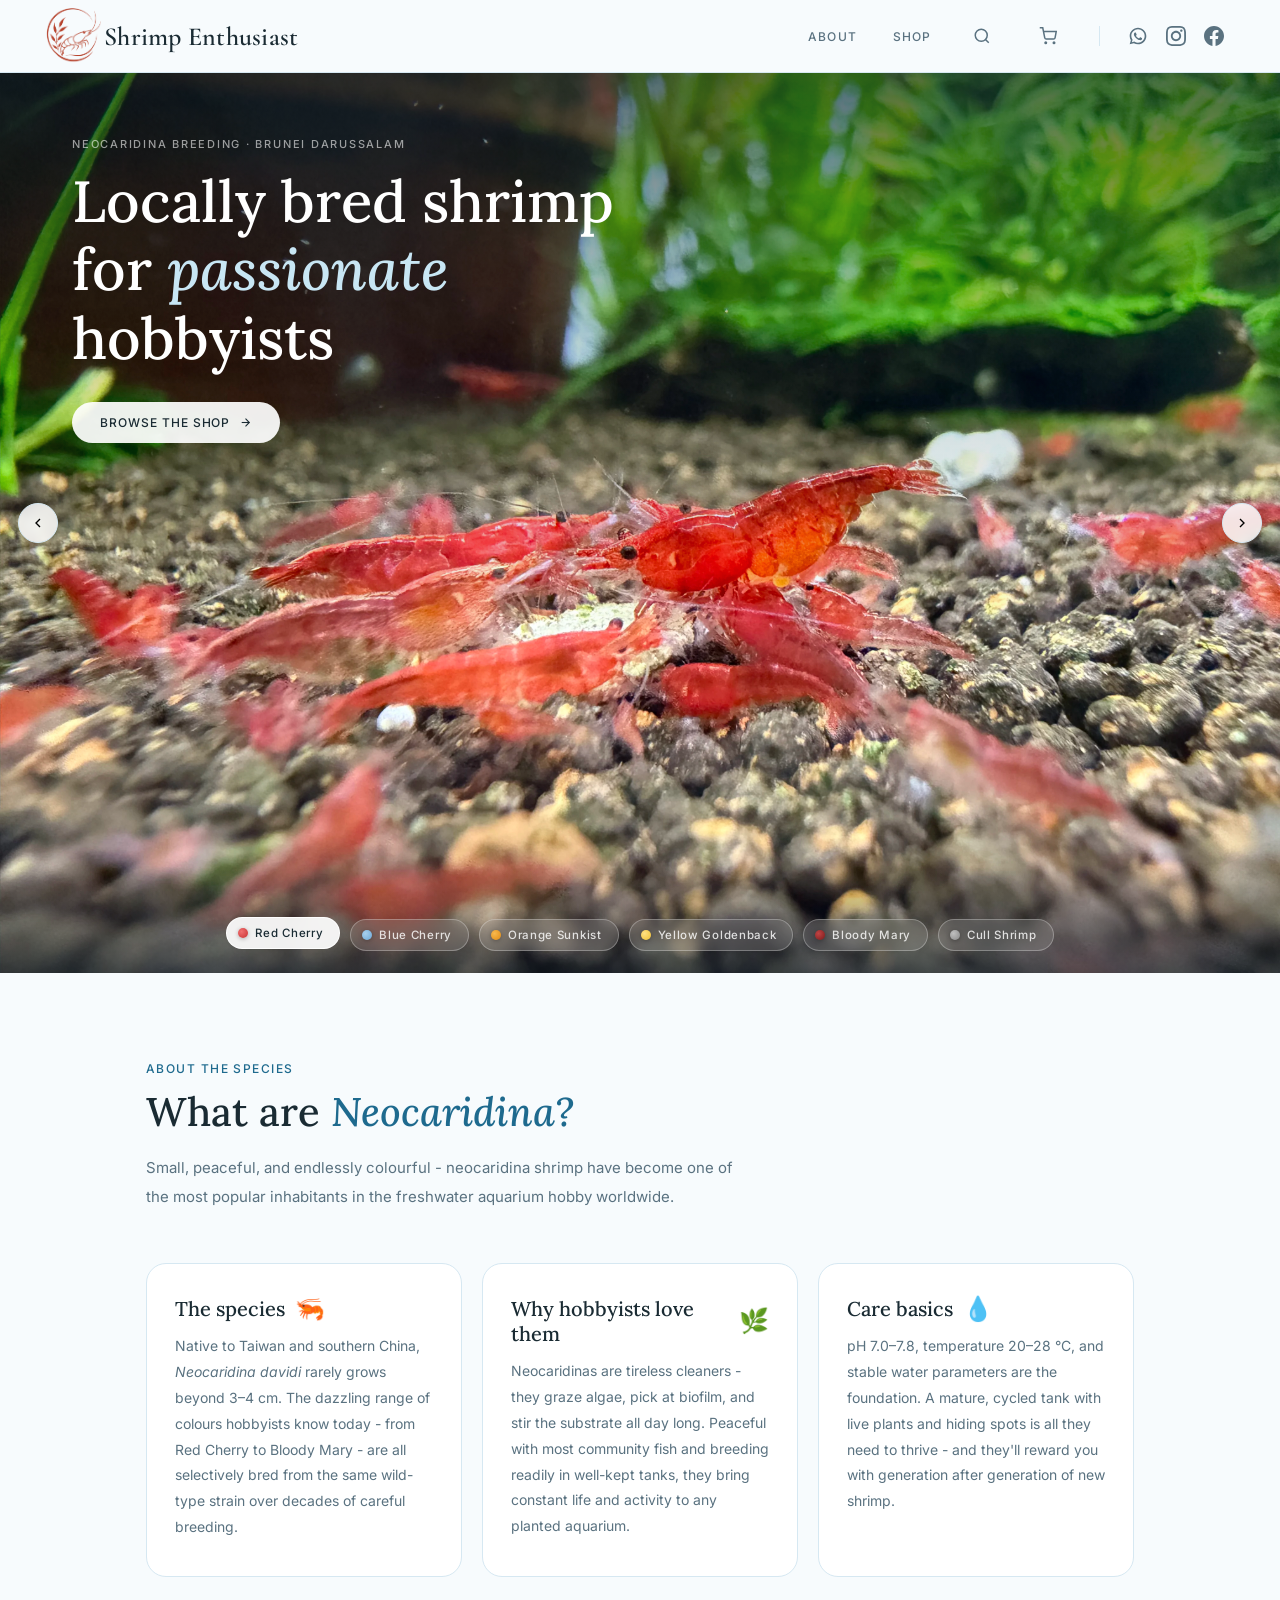
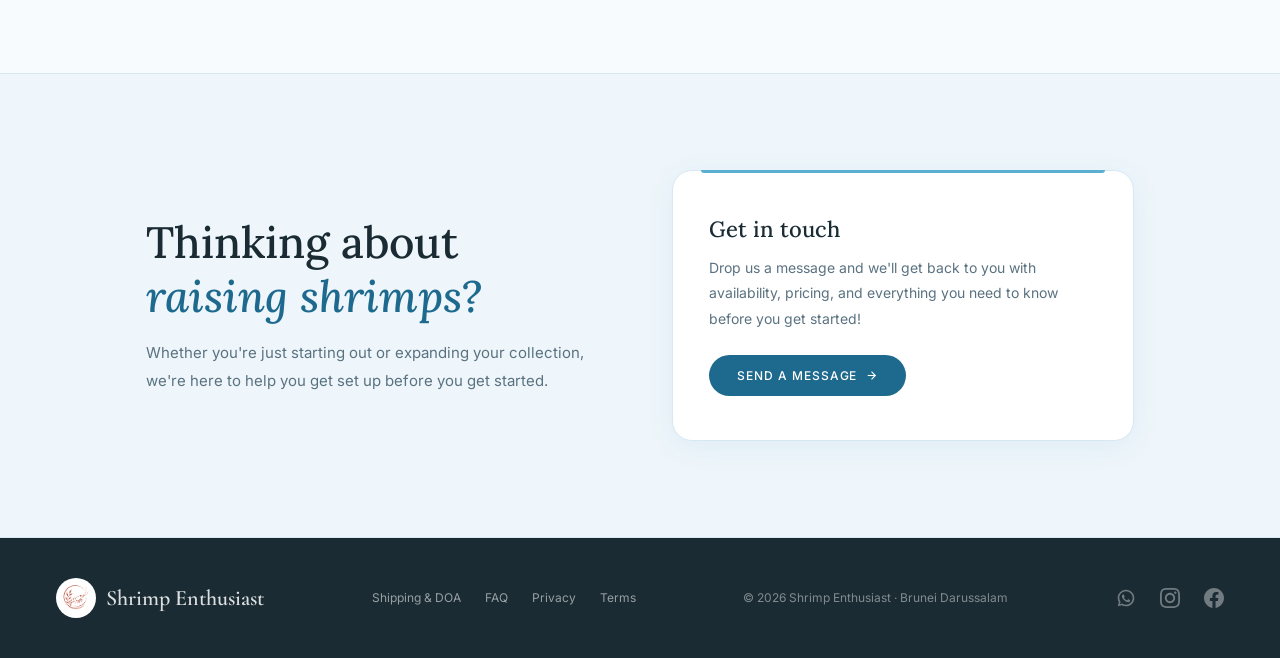
==== index.html @ b6077c39 "fix(seo): correct stock availability in JSON-LD, add Ramshorn to sitemap/schema, add robots.txt, hid" ====
<!DOCTYPE html>
<html lang="en">
<head>
  <meta charset="UTF-8" />
  <meta name="viewport" content="width=device-width, initial-scale=1.0" />
  <title>Home | Shrimp Enthusiast</title>
  <meta name="description" content="Brunei's neocaridina shrimp breeder — buy Red Cherry, Blue Cherry, Orange Sunkist, Yellow Goldenback, Bloody Mary, and Cull shrimp locally bred in Brunei Darussalam.">
  <meta name="geo.region" content="BN">
  <meta name="geo.placename" content="Brunei Darussalam">
  <meta property="og:title" content="Shrimp Enthusiast — Neocaridina Shrimp Breeder in Brunei">
  <meta property="og:description" content="Brunei's neocaridina shrimp breeder — buy Red Cherry, Blue Cherry, Orange Sunkist, Yellow Goldenback, Bloody Mary, and Cull shrimp locally bred in Brunei Darussalam.">
  <meta property="og:type" content="website">
  <meta property="og:url" content="https://shrimpenthusiast.com/">
  <meta property="og:image" content="https://shrimpenthusiast.com/images/red-cherry.webp">
  <link rel="canonical" href="https://shrimpenthusiast.com/">
  <link rel="preconnect" href="https://fonts.googleapis.com">
  <link rel="preconnect" href="https://fonts.gstatic.com" crossorigin>
  <link href="https://fonts.googleapis.com/css2?family=Inter:wght@400;500&family=Lora:ital,wght@0,400;0,500;0,600;1,400;1,500&family=Cormorant+Garamond:wght@600&display=swap" rel="stylesheet">
  <link rel="icon" type="image/x-icon" href="favicon.ico">
  <link rel="apple-touch-icon" href="apple-touch-icon.png">
  <link rel="stylesheet" href="css/style.css">
  <style>
    /* ── HERO SLIDESHOW ── */
    .photo-banner {
      width: 100%;
      height: 100vh;
      height: 100svh;
      background: var(--bg-soft);
      position: relative;
      overflow: hidden;
    }

    .slideshow-track {
      display: flex;
      width: 100%;
      height: 100%;
      transition: transform 0.8s cubic-bezier(0.77, 0, 0.175, 1);
    }

    .slideshow-track img {
      width: 100%;
      height: 100%;
      object-fit: cover;
      flex-shrink: 0;
    }

    .slideshow-track .slide-placeholder {
      min-width: 100%;
      height: 100%;
      flex-shrink: 0;
      display: flex;
      flex-direction: column;
      align-items: center;
      justify-content: center;
      gap: 10px;
      background: var(--bg-soft);
    }

    .slideshow-track .slide-placeholder svg { opacity: 0.2; }

    .slideshow-track .slide-placeholder span {
      font-family: 'Inter', sans-serif;
      font-size: 11px;
      letter-spacing: 0.1em;
      text-transform: uppercase;
      color: #999;
    }

    /* ── HERO CAPTION OVERLAY (top of slideshow) ── */
    .slide-hero-caption {
      position: absolute;
      top: 0;
      left: 0;
      right: 0;
      padding: 64px 72px 180px;
      background: linear-gradient(to bottom, rgba(12,26,36,0.64) 0%, rgba(12,26,36,0.18) 52%, transparent 100%);
      pointer-events: none;
      z-index: 10;
    }

    .slide-hero-eyebrow {
      display: block;
      font-family: 'Inter', sans-serif;
      font-size: 11px;
      font-weight: 500;
      letter-spacing: 0.16em;
      text-transform: uppercase;
      color: rgba(255,255,255,0.58);
      margin-bottom: 16px;
    }

    .slide-hero-title {
      font-family: 'Lora', serif;
      font-size: 58px;
      font-weight: 500;
      color: #fff;
      line-height: 1.18;
      max-width: 560px;
    }

    .slide-hero-title em {
      font-style: italic;
      color: var(--blue-mid);
    }

    .slide-hero-cta {
      pointer-events: all;
      display: inline-flex;
      align-items: center;
      gap: 9px;
      margin-top: 30px;
      background: rgba(255,255,255,0.92);
      color: var(--text);
      text-decoration: none;
      font-family: 'Inter', sans-serif;
      font-size: 12px;
      font-weight: 500;
      letter-spacing: 0.08em;
      text-transform: uppercase;
      padding: 13px 28px;
      border-radius: 99px;
      transition: background 0.2s, transform 0.15s;
    }

    .slide-hero-cta:hover {
      background: #fff;
      transform: translateY(-1px);
    }

    .slide-hero-cta svg { transition: transform 0.2s; }
    .slide-hero-cta:hover svg { transform: translateX(3px); }

    /* Prev / Next arrows */
    .slide-btn {
      position: absolute;
      top: 50%;
      transform: translateY(-50%);
      z-index: 10;
      background: rgba(255,255,255,0.85);
      border: 1px solid var(--border);
      border-radius: 50%;
      width: 40px;
      height: 40px;
      display: flex;
      align-items: center;
      justify-content: center;
      cursor: pointer;
      transition: background 0.2s, transform 0.2s;
      backdrop-filter: blur(6px);
    }

    .slide-btn:hover {
      background: #fff;
      transform: translateY(-50%) scale(1.08);
    }

    .slide-btn.prev { left: 18px; }
    .slide-btn.next { right: 18px; }

    /* Dot indicators - hidden, variety bar takes over */
    .slide-dots { display: none; }

    /* ── SLIDE VARIETY BAR ── */
    .slide-variety-bar {
      position: absolute;
      bottom: 0;
      left: 0;
      right: 0;
      display: flex;
      justify-content: center;
      align-items: center;
      gap: 10px;
      padding: 52px 24px 22px;
      background: linear-gradient(to top, rgba(12,26,36,0.65) 0%, transparent 100%);
      z-index: 10;
      flex-wrap: nowrap;
      overflow-x: auto;
      -webkit-overflow-scrolling: touch;
      scrollbar-width: none;
    }
    .slide-variety-bar::-webkit-scrollbar { display: none; }

    .slide-variety-btn {
      display: inline-flex;
      align-items: center;
      gap: 7px;
      background: rgba(255,255,255,0.13);
      border: 1px solid rgba(255,255,255,0.28);
      border-radius: 99px;
      padding: 8px 16px 8px 11px;
      color: rgba(255,255,255,0.82);
      font-family: 'Inter', sans-serif;
      font-size: 11.5px;
      font-weight: 500;
      letter-spacing: 0.06em;
      cursor: pointer;
      transition: background 0.2s, border-color 0.2s, color 0.2s, transform 0.15s;
      backdrop-filter: blur(10px);
      -webkit-backdrop-filter: blur(10px);
      flex-shrink: 0;
      white-space: nowrap;
    }

    .slide-variety-btn:hover {
      background: rgba(255,255,255,0.26);
      border-color: rgba(255,255,255,0.52);
      color: #fff;
      transform: translateY(-2px);
    }

    .slide-variety-btn.active {
      background: rgba(255,255,255,0.92);
      border-color: rgba(255,255,255,0.95);
      color: var(--text);
      transform: translateY(-2px);
    }

    .slide-v-dot {
      width: 10px;
      height: 10px;
      border-radius: 50%;
      flex-shrink: 0;
      box-shadow: 0 1px 4px rgba(0,0,0,0.28);
    }

    /* ── NEOCARIDINA INFO SECTION ── */
    .neo-section {
      padding: 88px 56px 96px;
      max-width: 1100px;
      margin: 0 auto;
    }

    .neo-header {
      margin-bottom: 52px;
    }

    .neo-intro {
      font-family: 'Inter', sans-serif;
      font-size: 15px;
      font-weight: 400;
      color: var(--text-secondary);
      line-height: 1.9;
      max-width: 600px;
      margin-top: 18px;
    }

    .neo-grid {
      display: grid;
      grid-template-columns: repeat(3, 1fr);
      gap: 20px;
    }

    .neo-card {
      background: var(--bg-card);
      border: 1px solid var(--border);
      border-radius: 20px;
      padding: 32px 28px 36px;
    }

    .neo-card-header {
      display: flex;
      align-items: center;
      gap: 10px;
      margin-bottom: 12px;
    }

    .neo-card-icon {
      font-size: 24px;
      line-height: 1;
    }

    .neo-card h3 {
      font-family: 'Lora', serif;
      font-size: 20px;
      font-weight: 500;
      color: var(--text);
    }

    .neo-card p {
      font-family: 'Inter', sans-serif;
      font-size: 14px;
      font-weight: 400;
      color: var(--text-secondary);
      line-height: 1.85;
    }

    /* ── ANIMATIONS (page-specific) ── */
    .photo-banner { animation: fadeUp 0.5s 0.05s ease both; }

    /* ── RESPONSIVE (page-specific) ── */
    @media (max-width: 860px) {
      .photo-banner { height: 75vh; height: 75svh; }
      .slide-hero-caption { padding: 40px 28px 160px; }
      .slide-hero-title { font-size: 38px; }
      .slide-variety-bar { gap: 7px; padding: 44px 16px 16px; }
      .slide-variety-btn { font-size: 10.5px; padding: 7px 12px 7px 9px; }
      .neo-section { padding: 56px 24px 72px; }
      .neo-grid { grid-template-columns: 1fr; gap: 14px; }
    }

    @media (max-width: 520px) {
      .photo-banner { height: 70vh; height: 70svh; }
      .slide-hero-eyebrow { display: none; }
      .slide-hero-title { font-size: 28px; }
      .slide-hero-caption { padding: 20px 20px 80px; }
      .slide-hero-cta { margin-top: 22px; padding: 11px 24px; }
      .slide-variety-bar { justify-content: flex-start; padding: 36px 12px 12px; gap: 6px; }
      .slide-variety-btn { font-size: 10px; padding: 6px 10px 6px 8px; }
      .slide-v-dot { width: 8px; height: 8px; }
    }
  </style>
  <script type="application/ld+json">
  {
    "@context": "https://schema.org",
    "@type": "LocalBusiness",
    "name": "Shrimp Enthusiast",
    "description": "Neocaridina shrimp breeder in Brunei Darussalam. Locally bred Red Cherry, Blue Cherry, Orange Sunkist, Yellow Goldenback, Bloody Mary, and Cull shrimp.",
    "url": "https://shrimpenthusiast.com/",
    "image": "https://shrimpenthusiast.com/images/red-cherry.webp",
    "telephone": "+6738740667",
    "areaServed": {
      "@type": "Country",
      "name": "Brunei Darussalam"
    },
    "address": {
      "@type": "PostalAddress",
      "addressCountry": "BN"
    },
    "sameAs": [
      "https://www.instagram.com/shrimp_enthusiast/",
      "https://www.facebook.com/shrimp.enthusiast.92/"
    ]
  }
  </script>
</head>
<body>

  <!-- NAV -->
  <nav>
    <a href="#" class="logo">
      <div class="logo-mark"><img src="images/logo.webp" alt="Shrimp Enthusiast logo" width="70" height="70"></div>
      Shrimp Enthusiast
    </a>
    <button class="nav-toggle" id="navToggle" aria-label="Toggle navigation" aria-expanded="false">
      <svg class="icon-open" width="22" height="22" viewBox="0 0 24 24" fill="none" stroke="currentColor" stroke-width="2" aria-hidden="true"><line x1="3" y1="6" x2="21" y2="6"/><line x1="3" y1="12" x2="21" y2="12"/><line x1="3" y1="18" x2="21" y2="18"/></svg>
      <svg class="icon-close" width="22" height="22" viewBox="0 0 24 24" fill="none" stroke="currentColor" stroke-width="2" aria-hidden="true"><line x1="18" y1="6" x2="6" y2="18"/><line x1="6" y1="6" x2="18" y2="18"/></svg>
    </button>
    <div class="nav-links" id="navLinks">
      <a href="about.html">About</a>
      <a href="shop.html">Shop</a>
      <button class="nav-search-btn" id="searchBtn" aria-label="Search varieties">
        <svg width="18" height="18" viewBox="0 0 24 24" fill="none" stroke="currentColor" stroke-width="2"><circle cx="11" cy="11" r="8"/><line x1="21" y1="21" x2="16.65" y2="16.65"/></svg>
      </button>
      <button class="nav-cart-btn" id="cartBtn" aria-label="View cart">
        <svg width="18" height="18" viewBox="0 0 24 24" fill="none" stroke="currentColor" stroke-width="2"><circle cx="9" cy="21" r="1"/><circle cx="20" cy="21" r="1"/><path d="M1 1h4l2.68 13.39a2 2 0 002 1.61h9.72a2 2 0 002-1.61L23 6H6"/></svg>
        <span class="cart-badge" id="cartBadge"></span>
      </button>
      <div class="nav-social">
        <a href="https://wa.me/6738740667" class="social-link whatsapp" target="_blank" rel="noopener" aria-label="WhatsApp">
          <svg width="20" height="20" viewBox="0 0 24 24" fill="currentColor" aria-hidden="true"><path d="M12 2C6.477 2 2 6.477 2 12c0 1.89.525 3.66 1.438 5.168L2 22l4.978-1.358A9.945 9.945 0 0012 22c5.523 0 10-4.477 10-10S17.523 2 12 2zm0 18a7.945 7.945 0 01-4.056-1.107l-.29-.173-3.01.82.849-2.944-.19-.303A7.944 7.944 0 014 12c0-4.411 3.589-8 8-8s8 3.589 8 8-3.589 8-8 8zm4.406-5.595c-.242-.121-1.432-.707-1.654-.787-.222-.08-.384-.121-.545.121-.16.242-.625.787-.766.949-.14.161-.282.181-.523.06-.242-.12-1.021-.376-1.945-1.196-.718-.64-1.203-1.43-1.344-1.672-.14-.242-.015-.373.105-.493.109-.109.242-.282.363-.423.12-.14.161-.242.242-.403.08-.161.04-.302-.02-.423-.06-.121-.545-1.313-.748-1.797-.196-.473-.396-.408-.545-.416-.14-.007-.302-.009-.463-.009-.16 0-.423.06-.645.302-.222.242-.847.827-.847 2.016s.867 2.337.988 2.499c.12.161 1.706 2.605 4.133 3.652.578.25 1.028.399 1.38.51.58.185 1.107.159 1.524.096.465-.069 1.432-.586 1.634-1.151.201-.565.201-1.05.14-1.151-.06-.1-.221-.161-.463-.282z"/></svg>
        </a>
        <a href="https://www.instagram.com/shrimp_enthusiast/" class="social-link instagram" target="_blank" rel="noopener" aria-label="Instagram">
          <svg width="20" height="20" viewBox="0 0 24 24" fill="currentColor" aria-hidden="true"><path d="M12 2.163c3.204 0 3.584.012 4.85.07 3.252.148 4.771 1.691 4.919 4.919.058 1.265.069 1.645.069 4.849 0 3.205-.012 3.584-.069 4.849-.149 3.225-1.664 4.771-4.919 4.919-1.266.058-1.644.07-4.85.07-3.204 0-3.584-.012-4.849-.07-3.26-.149-4.771-1.699-4.919-4.92-.058-1.265-.07-1.644-.07-4.849 0-3.204.013-3.583.07-4.849.149-3.227 1.664-4.771 4.919-4.919 1.266-.057 1.645-.069 4.849-.069zm0-2.163c-3.259 0-3.667.014-4.947.072-4.358.2-6.78 2.618-6.98 6.98-.059 1.281-.073 1.689-.073 4.948 0 3.259.014 3.668.072 4.948.2 4.358 2.618 6.78 6.98 6.98 1.281.058 1.689.072 4.948.072 3.259 0 3.668-.014 4.948-.072 4.354-.2 6.782-2.618 6.979-6.98.059-1.28.073-1.689.073-4.948 0-3.259-.014-3.667-.072-4.947-.196-4.354-2.617-6.78-6.979-6.98-1.281-.059-1.69-.073-4.949-.073zm0 5.838c-3.403 0-6.162 2.759-6.162 6.162s2.759 6.163 6.162 6.163 6.162-2.759 6.162-6.163c0-3.403-2.759-6.162-6.162-6.162zm0 10.162c-2.209 0-4-1.79-4-4 0-2.209 1.791-4 4-4s4 1.791 4 4c0 2.21-1.791 4-4 4zm6.406-11.845c-.796 0-1.441.645-1.441 1.44s.645 1.44 1.441 1.44c.795 0 1.439-.645 1.439-1.44s-.644-1.44-1.439-1.44z"/></svg>
        </a>
        <a href="https://www.facebook.com/shrimp.enthusiast.92/" class="social-link facebook" target="_blank" rel="noopener" aria-label="Facebook">
          <svg width="20" height="20" viewBox="0 0 24 24" fill="currentColor" aria-hidden="true"><path d="M24 12.073c0-6.627-5.373-12-12-12s-12 5.373-12 12c0 5.99 4.388 10.954 10.125 11.854v-8.385H7.078v-3.47h3.047V9.43c0-3.007 1.792-4.669 4.533-4.669 1.312 0 2.686.235 2.686.235v2.953H15.83c-1.491 0-1.956.925-1.956 1.874v2.25h3.328l-.532 3.47h-2.796v8.385C19.612 23.027 24 18.062 24 12.073z"/></svg>
        </a>
      </div>
    </div>
  </nav>

  <!-- HERO SLIDESHOW -->
  <div class="photo-banner" id="photoBanner">
    <div class="slideshow-track" id="slideshowTrack">
      <!-- SLIDE 1: Red Cherry -->
      <img src="images/red-cherry.webp" alt="Red Cherry neocaridina shrimp in a planted aquarium">
      <!-- SLIDE 2: Blue Cherry -->
      <img src="images/blue-cherry.webp" alt="Blue Cherry neocaridina shrimp on aquarium substrate">
      <!-- SLIDE 3: Orange Sunkist -->
      <img src="images/orange-sunkist.webp" alt="Orange Sunkist neocaridina shrimp on driftwood">
      <!-- SLIDE 4: Yellow Goldenback -->
      <img src="images/yellow-goldenback.webp" alt="Yellow Goldenback neocaridina shrimp grazing on moss">
      <!-- SLIDE 5: Bloody Mary -->
      <img src="images/bloody-mary.webp" alt="Bloody Mary neocaridina shrimp with deep red colouration">
      <!-- SLIDE 6: Cull Shrimp -->
      <img src="images/cull-shrimp.webp" alt="Cull neocaridina shrimp with mixed colouration">
    </div>

    <!-- Hero caption -->
    <div class="slide-hero-caption">
      <span class="slide-hero-eyebrow">Neocaridina Breeding · Brunei Darussalam</span>
      <h1 class="slide-hero-title">Locally bred shrimp<br>for <em>passionate</em> hobbyists</h1>
      <a href="shop.html" class="slide-hero-cta">
        Browse the shop
        <svg width="13" height="13" viewBox="0 0 24 24" fill="none" stroke="currentColor" stroke-width="2"><line x1="5" y1="12" x2="19" y2="12"/><polyline points="12 5 19 12 12 19"/></svg>
      </a>
    </div>

    <!-- Arrows -->
    <button class="slide-btn prev" id="slidePrev" aria-label="Previous">
      <svg width="16" height="16" viewBox="0 0 24 24" fill="none" stroke="currentColor" stroke-width="2"><polyline points="15 18 9 12 15 6"/></svg>
    </button>
    <button class="slide-btn next" id="slideNext" aria-label="Next">
      <svg width="16" height="16" viewBox="0 0 24 24" fill="none" stroke="currentColor" stroke-width="2"><polyline points="9 18 15 12 9 6"/></svg>
    </button>

    <!-- Dots (hidden, kept for JS compat) -->
    <div class="slide-dots" id="slideDots"></div>

    <!-- Variety selector overlay -->
    <div class="slide-variety-bar" id="slideVarietyBar">
      <button class="slide-variety-btn active" data-index="0">
        <span class="slide-v-dot" style="background: radial-gradient(circle at 35% 35%, #F07070, #C83232);"></span>
        Red Cherry
      </button>
      <button class="slide-variety-btn" data-index="1">
        <span class="slide-v-dot" style="background: radial-gradient(circle at 35% 35%, #A8CFED, #6BA8D8);"></span>
        Blue Cherry
      </button>
      <button class="slide-variety-btn" data-index="2">
        <span class="slide-v-dot" style="background: radial-gradient(circle at 35% 35%, #F7B84E, #E08A10);"></span>
        Orange Sunkist
      </button>
      <button class="slide-variety-btn" data-index="3">
        <span class="slide-v-dot" style="background: radial-gradient(circle at 35% 35%, #FFE084, #F0C030);"></span>
        Yellow Goldenback
      </button>
      <button class="slide-variety-btn" data-index="4">
        <span class="slide-v-dot" style="background: radial-gradient(circle at 35% 35%, #C04444, #7A1A1A);"></span>
        Bloody Mary
      </button>
      <button class="slide-variety-btn" data-index="5">
        <span class="slide-v-dot" style="background: radial-gradient(circle at 35% 35%, #BFBFBF, #888);"></span>
        Cull Shrimp
      </button>
    </div>
  </div>

  <!-- NEOCARIDINA INFO SECTION -->
  <section class="neo-section">
    <div class="neo-header reveal">
      <div class="section-eyebrow">About the species</div>
      <h2 class="section-title">What are <em>Neocaridina?</em></h2>
      <p class="neo-intro">Small, peaceful, and endlessly colourful - neocaridina shrimp have become one of the most popular inhabitants in the freshwater aquarium hobby worldwide.</p>
    </div>

    <div class="neo-grid">
      <div class="neo-card reveal">
        <div class="neo-card-header">
          <h3>The species</h3>
          <div class="neo-card-icon">🦐</div>
        </div>
        <p>Native to Taiwan and southern China, <em>Neocaridina davidi</em> rarely grows beyond 3–4 cm. The dazzling range of colours hobbyists know today - from Red Cherry to Bloody Mary - are all selectively bred from the same wild-type strain over decades of careful breeding.</p>
      </div>
      <div class="neo-card reveal" style="transition-delay: 0.08s">
        <div class="neo-card-header">
          <h3>Why hobbyists love them</h3>
          <div class="neo-card-icon">🌿</div>
        </div>
        <p>Neocaridinas are tireless cleaners - they graze algae, pick at biofilm, and stir the substrate all day long. Peaceful with most community fish and breeding readily in well-kept tanks, they bring constant life and activity to any planted aquarium.</p>
      </div>
      <div class="neo-card reveal" style="transition-delay: 0.16s">
        <div class="neo-card-header">
          <h3>Care basics</h3>
          <div class="neo-card-icon">💧</div>
        </div>
        <p>pH 7.0–7.8, temperature 20–28 °C, and stable water parameters are the foundation. A mature, cycled tank with live plants and hiding spots is all they need to thrive - and they'll reward you with generation after generation of new shrimp.</p>
      </div>
    </div>
  </section>

  <!-- CTA -->
  <div class="cta-outer">
    <section class="cta-section" id="contact">
      <div class="cta-text reveal">
        <h2>Thinking about <em>raising shrimps?</em></h2>
        <p>Whether you're just starting out or expanding your collection, we're here to help you get set up before you get started.</p>
      </div>
      <div class="cta-box reveal">
        <div class="cta-box-label">Get in touch</div>
        <p>Drop us a message and we'll get back to you with availability, pricing, and everything you need to know before you get started!</p>
        <a href="https://wa.me/6738740667" target="_blank" rel="noopener">
          Send a message
          <svg width="13" height="13" viewBox="0 0 24 24" fill="none" stroke="currentColor" stroke-width="2"><line x1="5" y1="12" x2="19" y2="12"/><polyline points="12 5 19 12 12 19"/></svg>
        </a>
      </div>
    </section>
  </div>

  <!-- FOOTER -->
  <footer>
    <a href="#" class="footer-logo">
      <div class="footer-logo-mark"><img src="images/logo.webp" alt="Shrimp Enthusiast logo" width="40" height="40"></div>
      Shrimp Enthusiast
    </a>
    <div class="footer-nav">
      <a href="shipping.html">Shipping & DOA</a>
      <a href="faq.html">FAQ</a>
      <a href="privacy.html">Privacy</a>
      <a href="terms.html">Terms</a>
    </div>
    <p>© 2026 Shrimp Enthusiast · Brunei Darussalam</p>
    <div class="footer-links">
      <a href="https://wa.me/6738740667" class="social-link whatsapp" target="_blank" rel="noopener" aria-label="WhatsApp">
        <svg width="20" height="20" viewBox="0 0 24 24" fill="currentColor" aria-hidden="true"><path d="M12 2C6.477 2 2 6.477 2 12c0 1.89.525 3.66 1.438 5.168L2 22l4.978-1.358A9.945 9.945 0 0012 22c5.523 0 10-4.477 10-10S17.523 2 12 2zm0 18a7.945 7.945 0 01-4.056-1.107l-.29-.173-3.01.82.849-2.944-.19-.303A7.944 7.944 0 014 12c0-4.411 3.589-8 8-8s8 3.589 8 8-3.589 8-8 8zm4.406-5.595c-.242-.121-1.432-.707-1.654-.787-.222-.08-.384-.121-.545.121-.16.242-.625.787-.766.949-.14.161-.282.181-.523.06-.242-.12-1.021-.376-1.945-1.196-.718-.64-1.203-1.43-1.344-1.672-.14-.242-.015-.373.105-.493.109-.109.242-.282.363-.423.12-.14.161-.242.242-.403.08-.161.04-.302-.02-.423-.06-.121-.545-1.313-.748-1.797-.196-.473-.396-.408-.545-.416-.14-.007-.302-.009-.463-.009-.16 0-.423.06-.645.302-.222.242-.847.827-.847 2.016s.867 2.337.988 2.499c.12.161 1.706 2.605 4.133 3.652.578.25 1.028.399 1.38.51.58.185 1.107.159 1.524.096.465-.069 1.432-.586 1.634-1.151.201-.565.201-1.05.14-1.151-.06-.1-.221-.161-.463-.282z"/></svg>
      </a>
      <a href="https://www.instagram.com/shrimp_enthusiast/" class="social-link instagram" target="_blank" rel="noopener" aria-label="Instagram">
        <svg width="20" height="20" viewBox="0 0 24 24" fill="currentColor" aria-hidden="true"><path d="M12 2.163c3.204 0 3.584.012 4.85.07 3.252.148 4.771 1.691 4.919 4.919.058 1.265.069 1.645.069 4.849 0 3.205-.012 3.584-.069 4.849-.149 3.225-1.664 4.771-4.919 4.919-1.266.058-1.644.07-4.85.07-3.204 0-3.584-.012-4.849-.07-3.26-.149-4.771-1.699-4.919-4.92-.058-1.265-.07-1.644-.07-4.849 0-3.204.013-3.583.07-4.849.149-3.227 1.664-4.771 4.919-4.919 1.266-.057 1.645-.069 4.849-.069zm0-2.163c-3.259 0-3.667.014-4.947.072-4.358.2-6.78 2.618-6.98 6.98-.059 1.281-.073 1.689-.073 4.948 0 3.259.014 3.668.072 4.948.2 4.358 2.618 6.78 6.98 6.98 1.281.058 1.689.072 4.948.072 3.259 0 3.668-.014 4.948-.072 4.354-.2 6.782-2.618 6.979-6.98.059-1.28.073-1.689.073-4.948 0-3.259-.014-3.667-.072-4.947-.196-4.354-2.617-6.78-6.979-6.98-1.281-.059-1.69-.073-4.949-.073zm0 5.838c-3.403 0-6.162 2.759-6.162 6.162s2.759 6.163 6.162 6.163 6.162-2.759 6.162-6.163c0-3.403-2.759-6.162-6.162-6.162zm0 10.162c-2.209 0-4-1.79-4-4 0-2.209 1.791-4 4-4s4 1.791 4 4c0 2.21-1.791 4-4 4zm6.406-11.845c-.796 0-1.441.645-1.441 1.44s.645 1.44 1.441 1.44c.795 0 1.439-.645 1.439-1.44s-.644-1.44-1.439-1.44z"/></svg>
      </a>
      <a href="https://www.facebook.com/shrimp.enthusiast.92/" class="social-link facebook" target="_blank" rel="noopener" aria-label="Facebook">
        <svg width="20" height="20" viewBox="0 0 24 24" fill="currentColor" aria-hidden="true"><path d="M24 12.073c0-6.627-5.373-12-12-12s-12 5.373-12 12c0 5.99 4.388 10.954 10.125 11.854v-8.385H7.078v-3.47h3.047V9.43c0-3.007 1.792-4.669 4.533-4.669 1.312 0 2.686.235 2.686.235v2.953H15.83c-1.491 0-1.956.925-1.956 1.874v2.25h3.328l-.532 3.47h-2.796v8.385C19.612 23.027 24 18.062 24 12.073z"/></svg>
      </a>
    </div>
  </footer>

  <!-- CART OVERLAY -->
  <div class="cart-overlay" id="cartOverlay">
    <div class="cart-panel">
      <div class="cart-header">
        <h2>Your Cart</h2>
        <button class="cart-close" id="cartClose" aria-label="Close cart">
          <svg width="20" height="20" viewBox="0 0 24 24" fill="none" stroke="currentColor" stroke-width="2"><line x1="18" y1="6" x2="6" y2="18"/><line x1="6" y1="6" x2="18" y2="18"/></svg>
        </button>
      </div>
      <div class="cart-items" id="cartItems"></div>
      <div class="cart-footer" id="cartFooter" style="display:none;">
        <div class="cart-total">
          <span class="cart-total-label">Total</span>
          <span class="cart-total-value" id="cartTotalValue">BND $0.00</span>
        </div>
        <a class="cart-checkout-btn" id="cartCheckoutBtn" href="#" target="_blank" rel="noopener">
          <svg width="16" height="16" viewBox="0 0 24 24" fill="currentColor" aria-hidden="true"><path d="M12 2C6.477 2 2 6.477 2 12c0 1.89.525 3.66 1.438 5.168L2 22l4.978-1.358A9.945 9.945 0 0012 22c5.523 0 10-4.477 10-10S17.523 2 12 2zm0 18a7.945 7.945 0 01-4.056-1.107l-.29-.173-3.01.82.849-2.944-.19-.303A7.944 7.944 0 014 12c0-4.411 3.589-8 8-8s8 3.589 8 8-3.589 8-8 8zm4.406-5.595c-.242-.121-1.432-.707-1.654-.787-.222-.08-.384-.121-.545.121-.16.242-.625.787-.766.949-.14.161-.282.181-.523.06-.242-.12-1.021-.376-1.945-1.196-.718-.64-1.203-1.43-1.344-1.672-.14-.242-.015-.373.105-.493.109-.109.242-.282.363-.423.12-.14.161-.242.242-.403.08-.161.04-.302-.02-.423-.06-.121-.545-1.313-.748-1.797-.196-.473-.396-.408-.545-.416-.14-.007-.302-.009-.463-.009-.16 0-.423.06-.645.302-.222.242-.847.827-.847 2.016s.867 2.337.988 2.499c.12.161 1.706 2.605 4.133 3.652.578.25 1.028.399 1.38.51.58.185 1.107.159 1.524.096.465-.069 1.432-.586 1.634-1.151.201-.565.201-1.05.14-1.151-.06-.1-.221-.161-.463-.282z"/></svg>
          Checkout via WhatsApp
        </a>
      </div>
    </div>
  </div>

  <!-- SEARCH OVERLAY -->
  <div class="search-overlay" id="searchOverlay">
    <div class="search-modal">
      <div class="search-input-wrap">
        <svg width="18" height="18" viewBox="0 0 24 24" fill="none" stroke="currentColor" stroke-width="2"><circle cx="11" cy="11" r="8"/><line x1="21" y1="21" x2="16.65" y2="16.65"/></svg>
        <input type="text" class="search-input" id="searchInput" placeholder="Search varieties..." autocomplete="off">
      </div>
      <div class="search-results" id="searchResults"></div>
    </div>
  </div>

  <script src="js/stock.js"></script>
  <script src="js/shared.js"></script>
  <script src="js/main.js"></script>

</body>
</html>
---- css/style.css ----
/* ══════════════════════════════════════════════════
   Shrimp Enthusiast — Shared Styles
   ══════════════════════════════════════════════════ */

*, *::before, *::after { box-sizing: border-box; margin: 0; padding: 0; }

:root {
  --blue:        #5AAECF;
  --blue-light:  #EAF5FB;
  --blue-mid:    #C8E6F4;
  --blue-warm:   #3D90B8;
  --blue-deep:   #1E6A8E;
  --blue-darker: #134D69;
  --accent:      #F5C842;
  --text:        #1A2B33;
  --text-secondary: #5A7280;
  --border:      #D6E8F2;
  --bg:          #F7FBFD;
  --bg-soft:     #EEF6FB;
  --bg-card:     #FFFFFF;
}

html { scroll-behavior: smooth; }

body {
  font-family: 'Inter', sans-serif;
  color: var(--text);
  background: var(--bg);
  -webkit-font-smoothing: antialiased;
  overflow-x: hidden;
}

/* ── NAV ── */
nav {
  position: sticky;
  top: 0;
  z-index: 100;
  display: flex;
  align-items: center;
  justify-content: space-between;
  padding: 18px 56px;
  background: rgba(247,251,253,0.94);
  backdrop-filter: blur(14px);
  border-bottom: 1px solid var(--border);
}

.logo {
  display: flex;
  align-items: center;
  gap: 12px;
  font-family: 'Cormorant Garamond', serif;
  font-size: 26px;
  font-weight: 600;
  color: var(--text);
  text-decoration: none;
  letter-spacing: 0.01em;
}

.logo-mark {
  position: relative;
  width: 36px;
  height: 36px;
  border-radius: 50%;
  background: transparent;
  display: flex;
  align-items: center;
  justify-content: center;
  font-size: 17px;
}

.logo-mark svg {
  width: 20px;
  height: 20px;
}

.logo-mark img {
  position: absolute;
  top: 50%;
  left: 50%;
  transform: translate(-50%, -50%);
  width: 70px;
  height: 70px;
  object-fit: contain;
}

.nav-links {
  display: flex;
  align-items: center;
  gap: 36px;
}

.nav-links a {
  font-family: 'Inter', sans-serif;
  font-size: 12px;
  font-weight: 500;
  letter-spacing: 0.09em;
  text-transform: uppercase;
  color: var(--text-secondary);
  text-decoration: none;
  transition: color 0.2s;
}

.nav-links a:hover { color: var(--text); }
.nav-links a.active { color: var(--text); }

/* ── SOCIAL ICONS ── */
.nav-social {
  display: flex;
  align-items: center;
  gap: 18px;
  border-left: 1px solid var(--border);
  padding-left: 28px;
}

.social-link {
  display: flex;
  align-items: center;
  justify-content: center;
  color: var(--text-secondary);
  text-decoration: none;
  transition: color 0.2s, transform 0.18s;
}

.social-link:hover              { transform: translateY(-2px); }
.social-link.whatsapp:hover     { color: #25D366; }
.social-link.instagram:hover    { color: #E1306C; }
.social-link.facebook:hover     { color: #1877F2; }

footer .social-link                 { color: rgba(255,255,255,0.38); }
footer .social-link.whatsapp:hover  { color: #25D366; }
footer .social-link.instagram:hover { color: #E1306C; }
footer .social-link.facebook:hover  { color: #1877F2; }

/* ── HAMBURGER NAV ── */
.nav-toggle {
  display: none;
  background: none;
  border: none;
  cursor: pointer;
  padding: 6px;
  color: var(--text);
  border-radius: 8px;
  transition: background 0.15s;
  line-height: 0;
  flex-shrink: 0;
}
.nav-toggle:hover { background: var(--bg-soft); }
.nav-toggle .icon-close { display: none; }
.nav-toggle[aria-expanded="true"] .icon-open  { display: none; }
.nav-toggle[aria-expanded="true"] .icon-close { display: block; }

/* ── SHARED SECTION STYLES ── */
.section-eyebrow {
  font-family: 'Inter', sans-serif;
  font-size: 12px;
  font-weight: 500;
  letter-spacing: 0.12em;
  text-transform: uppercase;
  color: var(--blue-deep);
  margin-bottom: 12px;
}

.section-title {
  font-family: 'Lora', serif;
  font-size: 40px;
  font-weight: 500;
  color: var(--text);
  line-height: 1.2;
}

.section-title em {
  font-style: italic;
  color: var(--blue-deep);
}

/* ── CTA ── */
.cta-outer {
  background: var(--bg-soft);
  border-top: 1px solid var(--border);
  border-bottom: 1px solid var(--border);
}

.cta-section {
  padding: 96px 56px;
  display: grid;
  grid-template-columns: 1fr 1fr;
  gap: 64px;
  align-items: center;
  max-width: 1100px;
  margin: 0 auto;
}

.cta-text h2 {
  font-family: 'Lora', serif;
  font-size: 44px;
  font-weight: 500;
  color: var(--text);
  line-height: 1.22;
  margin-bottom: 16px;
}

.cta-text h2 em {
  font-style: italic;
  color: var(--blue-deep);
}

.cta-text p {
  font-family: 'Inter', sans-serif;
  font-size: 15px;
  font-weight: 400;
  color: var(--text-secondary);
  line-height: 1.85;
}

.cta-box {
  background: var(--bg-card);
  border: 1px solid var(--border);
  border-radius: 20px;
  padding: 44px 36px;
  box-shadow: 0 6px 30px rgba(30,106,142,0.07);
  position: relative;
}

.cta-box::before {
  content: '';
  position: absolute;
  top: -1px; left: 28px; right: 28px;
  height: 3px;
  background: var(--blue);
  border-radius: 0 0 4px 4px;
}

.cta-box-label {
  font-family: 'Lora', serif;
  font-size: 22px;
  font-weight: 500;
  color: var(--text);
  margin-bottom: 12px;
}

.cta-box p {
  font-family: 'Inter', sans-serif;
  font-size: 14px;
  font-weight: 400;
  color: var(--text-secondary);
  margin-bottom: 24px;
  line-height: 1.8;
}

.cta-box a {
  display: inline-flex;
  align-items: center;
  gap: 8px;
  background: var(--blue-deep);
  color: #fff;
  text-decoration: none;
  font-family: 'Inter', sans-serif;
  font-size: 12px;
  font-weight: 500;
  letter-spacing: 0.08em;
  text-transform: uppercase;
  padding: 13px 28px;
  border-radius: 99px;
  transition: background 0.2s, transform 0.15s;
}

.cta-box a:hover {
  background: var(--blue-darker);
  transform: translateY(-1px);
}

/* ── FOOTER ── */
footer {
  background: var(--text);
  color: rgba(255,255,255,0.45);
  padding: 40px 56px;
  display: flex;
  justify-content: space-between;
  align-items: center;
}

.footer-logo {
  display: flex;
  align-items: center;
  gap: 10px;
  font-family: 'Cormorant Garamond', serif;
  font-weight: 600;
  font-size: 22px;
  color: rgba(255,255,255,0.85);
  text-decoration: none;
}

.footer-logo-mark {
  width: 40px;
  height: 40px;
  border-radius: 50%;
  background: #FFFFFF;
  display: flex;
  align-items: center;
  justify-content: center;
  font-size: 14px;
}

.footer-logo-mark svg {
  width: 16px;
  height: 16px;
}

.footer-logo-mark img {
  width: 78%;
  height: 78%;
  object-fit: contain;
}

footer p {
  font-family: 'Inter', sans-serif;
  font-size: 12px;
}

.footer-links {
  display: flex;
  gap: 24px;
}

.footer-links a {
  font-family: 'Inter', sans-serif;
  font-size: 11px;
  letter-spacing: 0.08em;
  text-transform: uppercase;
  color: rgba(255,255,255,0.38);
  text-decoration: none;
  transition: color 0.2s;
}

.footer-links a:hover { color: rgba(255,255,255,0.85); }

.footer-nav {
  display: flex;
  gap: 24px;
}

.footer-nav a {
  font-family: 'Inter', sans-serif;
  font-size: 12px;
  font-weight: 400;
  color: rgba(255,255,255,0.55);
  text-decoration: none;
  transition: color 0.2s;
}

.footer-nav a:hover { color: rgba(255,255,255,0.9); }

/* ── ANIMATIONS ── */
@keyframes fadeUp {
  from { opacity: 0; transform: translateY(22px); }
  to   { opacity: 1; transform: translateY(0); }
}

.reveal { opacity: 0; transform: translateY(26px); transition: opacity 0.6s ease, transform 0.6s ease; }
.reveal.visible { opacity: 1; transform: none; }

/* ── SEARCH ── */
.nav-search-btn {
  background: none;
  border: none;
  cursor: pointer;
  color: var(--text-secondary);
  display: flex;
  align-items: center;
  justify-content: center;
  padding: 6px;
  border-radius: 8px;
  transition: color 0.2s, background 0.15s;
}
.nav-search-btn:hover { color: var(--text); background: var(--bg-soft); }

.search-overlay {
  display: none;
  position: fixed;
  top: 0; left: 0; right: 0; bottom: 0;
  background: rgba(26,43,51,0.45);
  z-index: 200;
  align-items: flex-start;
  justify-content: center;
  padding-top: 120px;
  backdrop-filter: blur(4px);
}
.search-overlay.open { display: flex; }

.search-modal {
  background: var(--bg-card);
  border: 1px solid var(--border);
  border-radius: 16px;
  width: 440px;
  max-width: 92vw;
  box-shadow: 0 20px 60px rgba(30,106,142,0.18);
  overflow: hidden;
}

.search-input-wrap {
  display: flex;
  align-items: center;
  gap: 10px;
  padding: 16px 20px;
  border-bottom: 1px solid var(--border);
}
.search-input-wrap svg { color: var(--text-secondary); flex-shrink: 0; }

.search-input {
  width: 100%;
  border: none;
  outline: none;
  font-family: 'Inter', sans-serif;
  font-size: 15px;
  font-weight: 400;
  color: var(--text);
  background: transparent;
}
.search-input::placeholder { color: #aab8c0; }

.search-results { max-height: 320px; overflow-y: auto; padding: 6px 0; }

.search-result {
  display: flex;
  align-items: center;
  gap: 12px;
  padding: 12px 20px;
  text-decoration: none;
  color: var(--text);
  transition: background 0.12s;
}
.search-result:hover { background: var(--bg-soft); }

.search-result-dot {
  width: 10px;
  height: 10px;
  border-radius: 50%;
  flex-shrink: 0;
}

.search-result-name {
  font-family: 'Inter', sans-serif;
  font-size: 14px;
  font-weight: 500;
}

.search-no-results {
  padding: 20px;
  text-align: center;
  font-family: 'Inter', sans-serif;
  font-size: 13px;
  color: var(--text-secondary);
}

/* ── CART ── */
.nav-cart-btn {
  background: none;
  border: none;
  cursor: pointer;
  color: var(--text-secondary);
  display: flex;
  align-items: center;
  justify-content: center;
  padding: 6px;
  border-radius: 8px;
  transition: color 0.2s, background 0.15s;
  position: relative;
}
.nav-cart-btn:hover { color: var(--text); background: var(--bg-soft); }

.cart-badge {
  position: absolute;
  top: -2px;
  right: -4px;
  background: var(--blue-deep);
  color: #fff;
  font-family: 'Inter', sans-serif;
  font-size: 9px;
  font-weight: 600;
  min-width: 16px;
  height: 16px;
  border-radius: 99px;
  display: flex;
  align-items: center;
  justify-content: center;
  padding: 0 4px;
}
.cart-badge:empty { display: none; }

.cart-overlay {
  display: none;
  position: fixed;
  top: 0; left: 0; right: 0; bottom: 0;
  background: rgba(26,43,51,0.45);
  z-index: 200;
  justify-content: flex-end;
  backdrop-filter: blur(4px);
}
.cart-overlay.open { display: flex; }

.cart-panel {
  background: var(--bg-card);
  width: 420px;
  max-width: 100vw;
  height: 100%;
  display: flex;
  flex-direction: column;
  box-shadow: -8px 0 40px rgba(30,106,142,0.15);
}

.cart-header {
  display: flex;
  align-items: center;
  justify-content: space-between;
  padding: 20px 24px;
  border-bottom: 1px solid var(--border);
}

.cart-header h2 {
  font-family: 'Lora', serif;
  font-size: 22px;
  font-weight: 500;
  color: var(--text);
}

.cart-close {
  background: none;
  border: none;
  cursor: pointer;
  color: var(--text-secondary);
  padding: 6px;
  border-radius: 8px;
  transition: background 0.15s;
  display: flex;
  align-items: center;
}
.cart-close:hover { background: var(--bg-soft); }

.cart-items {
  flex: 1;
  overflow-y: auto;
  padding: 16px 24px;
}

.cart-empty {
  text-align: center;
  padding: 48px 24px;
  font-family: 'Inter', sans-serif;
  font-size: 14px;
  color: var(--text-secondary);
}

.cart-item {
  display: flex;
  align-items: center;
  gap: 14px;
  padding: 14px 0;
  border-bottom: 1px solid var(--border);
}

.cart-item-dot {
  width: 12px;
  height: 12px;
  border-radius: 50%;
  flex-shrink: 0;
}

.cart-item-info { flex: 1; }

.cart-item-name {
  font-family: 'Inter', sans-serif;
  font-size: 14px;
  font-weight: 500;
  color: var(--text);
}

.cart-item-detail {
  font-family: 'Inter', sans-serif;
  font-size: 12px;
  color: var(--text-secondary);
  margin-top: 2px;
}

.cart-item-price {
  font-family: 'Inter', sans-serif;
  font-size: 14px;
  font-weight: 500;
  color: var(--blue-deep);
  flex-shrink: 0;
}

.cart-item-remove {
  background: none;
  border: none;
  cursor: pointer;
  color: var(--text-secondary);
  padding: 4px;
  border-radius: 4px;
  transition: color 0.15s;
  display: flex;
  flex-shrink: 0;
}
.cart-item-remove:hover { color: #C83232; }

.cart-item-qty {
  display: flex;
  align-items: center;
  gap: 2px;
  flex-shrink: 0;
}

.cart-item-qty span {
  font-family: 'Inter', sans-serif;
  font-size: 13px;
  font-weight: 500;
  color: var(--text);
  min-width: 24px;
  text-align: center;
}

.cart-item-qty-btn {
  width: 24px;
  height: 24px;
  border-radius: 50%;
  border: 1px solid var(--border);
  background: var(--bg-card);
  color: var(--text);
  font-size: 13px;
  cursor: pointer;
  display: flex;
  align-items: center;
  justify-content: center;
  transition: background 0.15s, border-color 0.15s;
  padding: 0;
  flex-shrink: 0;
}

.cart-item-qty-btn:hover {
  background: var(--bg-soft);
  border-color: var(--blue);
}

.cart-footer {
  padding: 20px 24px;
  border-top: 1px solid var(--border);
}

.cart-total {
  display: flex;
  justify-content: space-between;
  align-items: center;
  margin-bottom: 16px;
}

.cart-total-label {
  font-family: 'Inter', sans-serif;
  font-size: 14px;
  font-weight: 500;
  color: var(--text);
}

.cart-total-value {
  font-family: 'Inter', sans-serif;
  font-size: 20px;
  font-weight: 500;
  color: var(--blue-deep);
}

.cart-checkout-btn {
  display: flex;
  align-items: center;
  justify-content: center;
  gap: 8px;
  width: 100%;
  background: #25D366;
  color: #fff;
  text-decoration: none;
  font-family: 'Inter', sans-serif;
  font-size: 12px;
  font-weight: 500;
  letter-spacing: 0.08em;
  text-transform: uppercase;
  padding: 16px 24px;
  border-radius: 99px;
  border: none;
  cursor: pointer;
  transition: background 0.2s, transform 0.15s;
}
.cart-checkout-btn:hover {
  background: #1DA851;
  transform: translateY(-1px);
}

/* ── STOCK STATUS ── */
.stock-badge {
  display: inline-block;
  font-family: 'Inter', sans-serif;
  font-size: 10px;
  font-weight: 500;
  letter-spacing: 0.06em;
  text-transform: uppercase;
  padding: 4px 10px;
  border-radius: 99px;
}

.stock-badge.in-stock {
  background: #e3f5e1;
  color: #1a6b1a;
}

.stock-badge.out-of-stock {
  background: #fce8e8;
  color: #8b1a1a;
}

.shop-card.out-of-stock {
  opacity: 0.5;
  filter: grayscale(0.4);
}

.shop-card.out-of-stock:hover {
  opacity: 0.65;
  transform: translateY(-3px);
}

.order-card.out-of-stock .order-cart-btn {
  background: var(--text-secondary);
  cursor: not-allowed;
}

.order-card.out-of-stock .order-cart-btn:hover {
  background: var(--text-secondary);
  transform: none;
}

.order-card.out-of-stock .qty-stepper {
  opacity: 0.35;
  pointer-events: none;
}

/* ── RESPONSIVE ── */
@media (max-width: 860px) {
  nav { padding: 14px 24px; }
  .cta-section { grid-template-columns: 1fr; padding: 56px 24px; gap: 36px; }
  footer { padding: 28px 24px; flex-direction: column; gap: 20px; text-align: center; }
  .footer-nav { justify-content: center; }
  .footer-links { justify-content: center; }
}

@media (max-width: 640px) {
  .nav-toggle { display: flex; align-items: center; justify-content: center; }
  .nav-links {
    display: none;
    position: absolute;
    top: 100%;
    left: 0;
    right: 0;
    background: rgba(247,251,253,0.98);
    backdrop-filter: blur(14px);
    -webkit-backdrop-filter: blur(14px);
    border-bottom: 1px solid var(--border);
    flex-direction: column;
    align-items: flex-start;
    padding: 8px 24px 20px;
    gap: 0;
    z-index: 99;
    box-shadow: 0 8px 24px rgba(30,106,142,0.08);
  }
  .nav-links.open { display: flex; }
  .nav-links > a {
    padding: 15px 0;
    font-size: 14px;
    width: 100%;
    border-bottom: 1px solid var(--border);
    letter-spacing: 0.07em;
  }
  .nav-search-btn,
  .nav-cart-btn {
    width: 100%;
    padding: 14px 0;
    border-bottom: 1px solid var(--border);
    border-radius: 0;
    justify-content: flex-start;
    gap: 10px;
    font-family: 'Inter', sans-serif;
    font-size: 14px;
    letter-spacing: 0.07em;
    text-transform: uppercase;
  }
  .nav-search-btn::after { content: 'Search'; }
  .nav-cart-btn::after { content: 'Cart'; }
  .nav-cart-btn .cart-badge {
    position: static;
    margin-left: 2px;
  }
  .nav-social {
    border-left: none;
    padding-left: 0;
    padding-top: 16px;
    gap: 28px;
    width: 100%;
  }
}
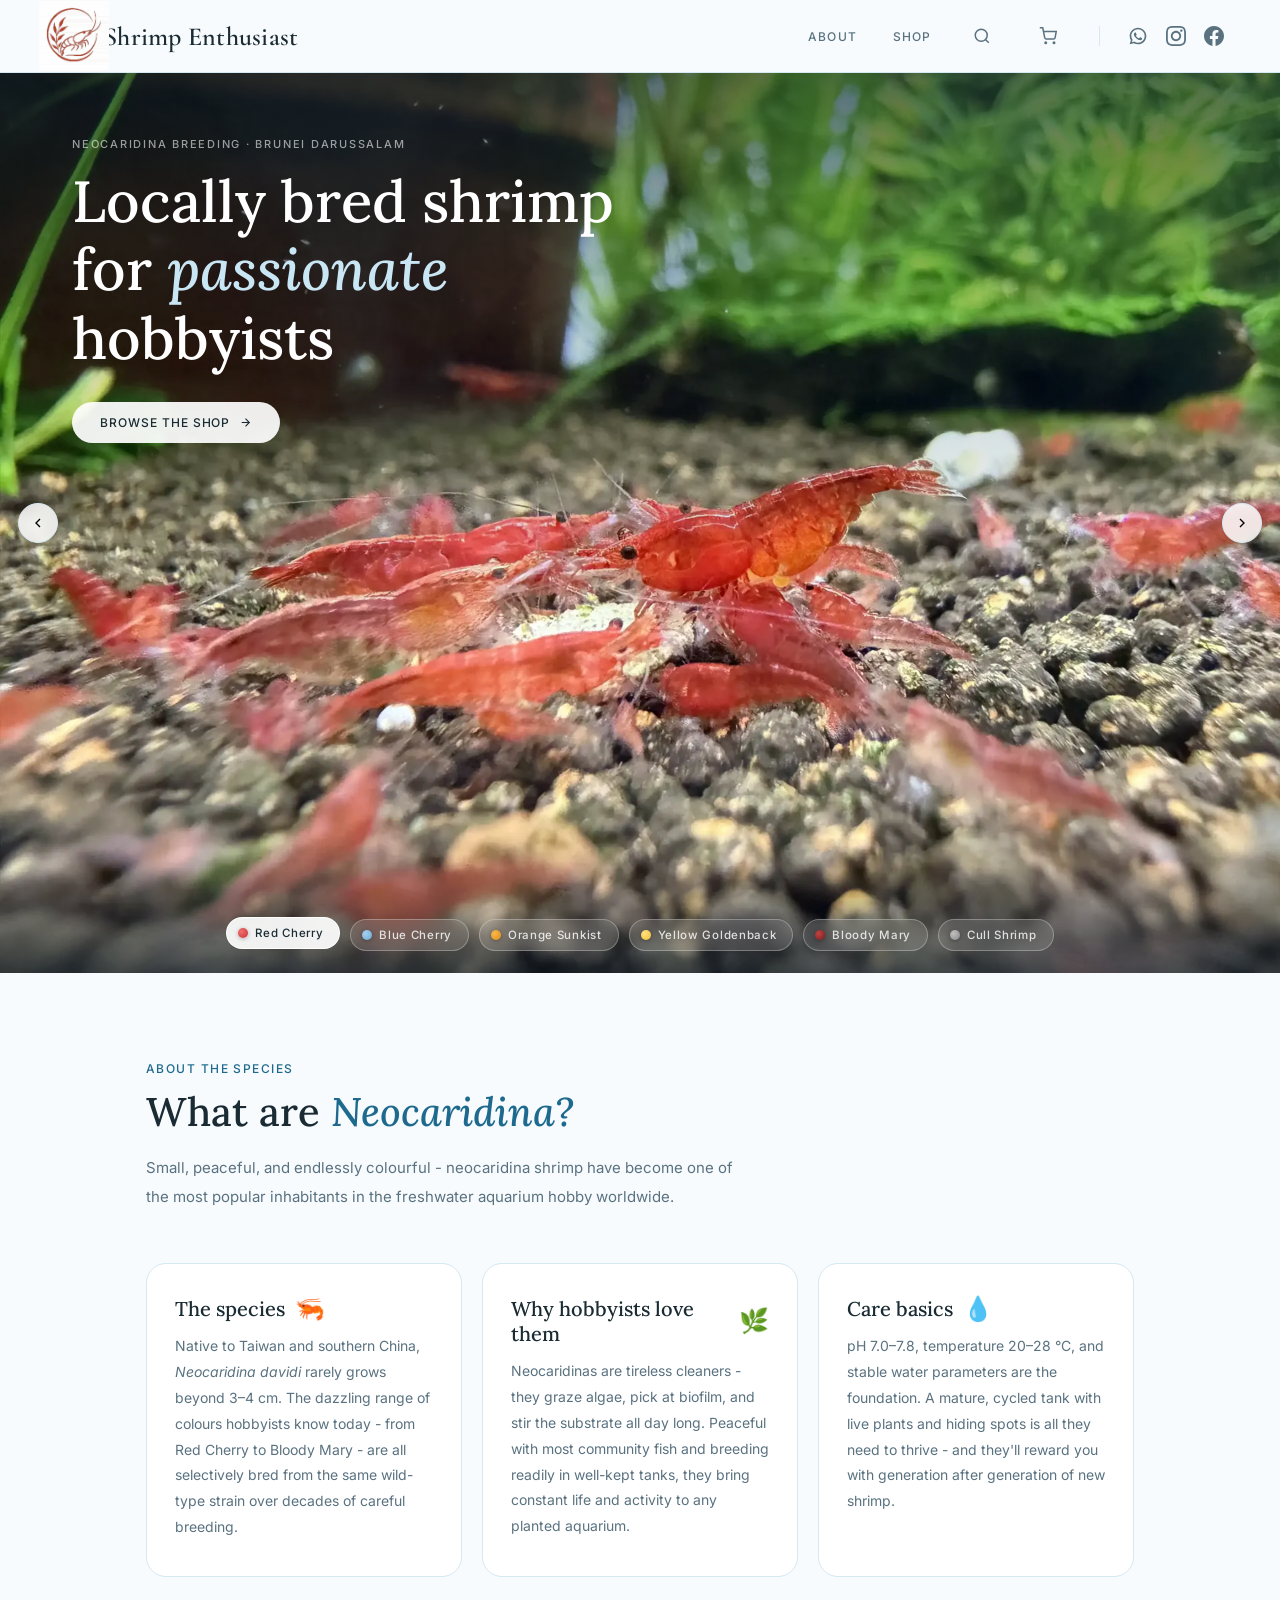
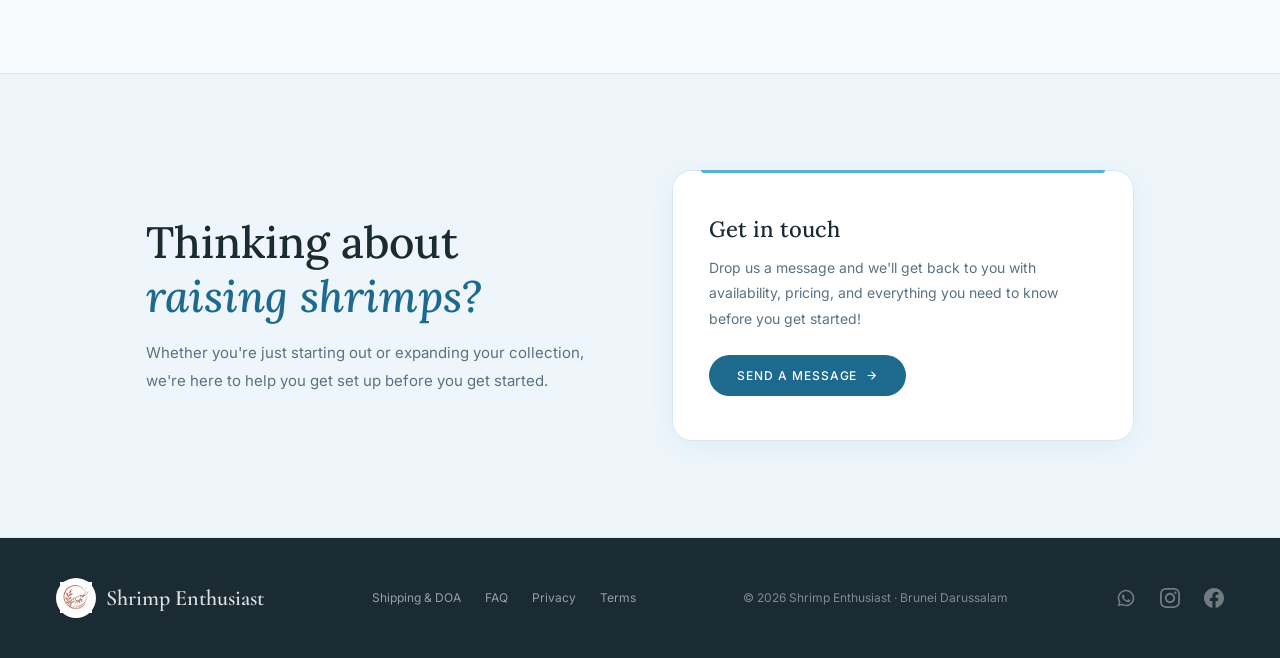
==== commit 61e0e44e: "feat(seo): keyword-rich home title, Twitter cards, sitemap lastmod, cache headers, compressed images" ====
--- a/index.html
+++ b/index.html
@@ -3,7 +3,7 @@
 <head>
   <meta charset="UTF-8" />
   <meta name="viewport" content="width=device-width, initial-scale=1.0" />
-  <title>Home | Shrimp Enthusiast</title>
+  <title>Neocaridina Shrimp for Sale in Brunei | Shrimp Enthusiast</title>
   <meta name="description" content="Brunei's neocaridina shrimp breeder — buy Red Cherry, Blue Cherry, Orange Sunkist, Yellow Goldenback, Bloody Mary, and Cull shrimp locally bred in Brunei Darussalam.">
   <meta name="geo.region" content="BN">
   <meta name="geo.placename" content="Brunei Darussalam">
@@ -12,6 +12,8 @@
   <meta property="og:type" content="website">
   <meta property="og:url" content="https://shrimpenthusiast.com/">
   <meta property="og:image" content="https://shrimpenthusiast.com/images/red-cherry.webp">
+  <meta name="twitter:card" content="summary_large_image">
+  <meta name="twitter:image" content="https://shrimpenthusiast.com/images/red-cherry.webp">
   <link rel="canonical" href="https://shrimpenthusiast.com/">
   <link rel="preconnect" href="https://fonts.googleapis.com">
   <link rel="preconnect" href="https://fonts.gstatic.com" crossorigin>
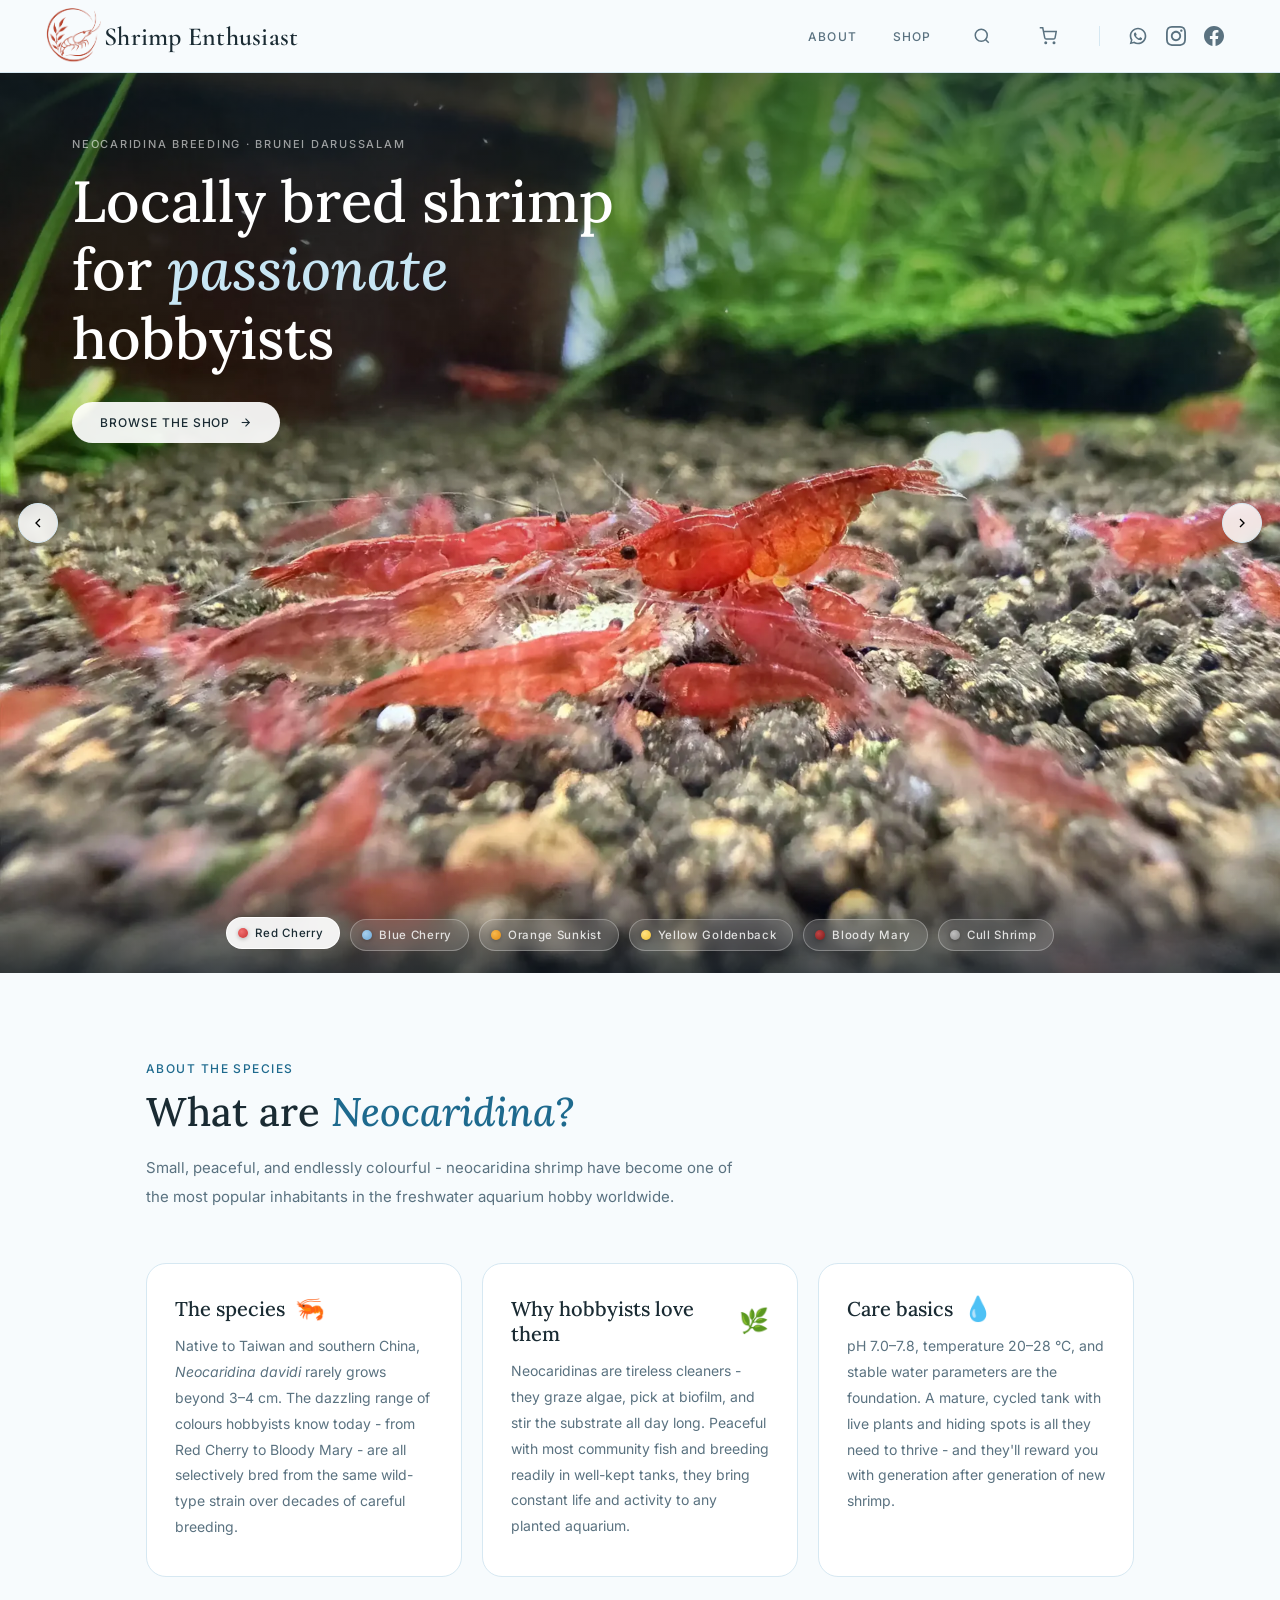
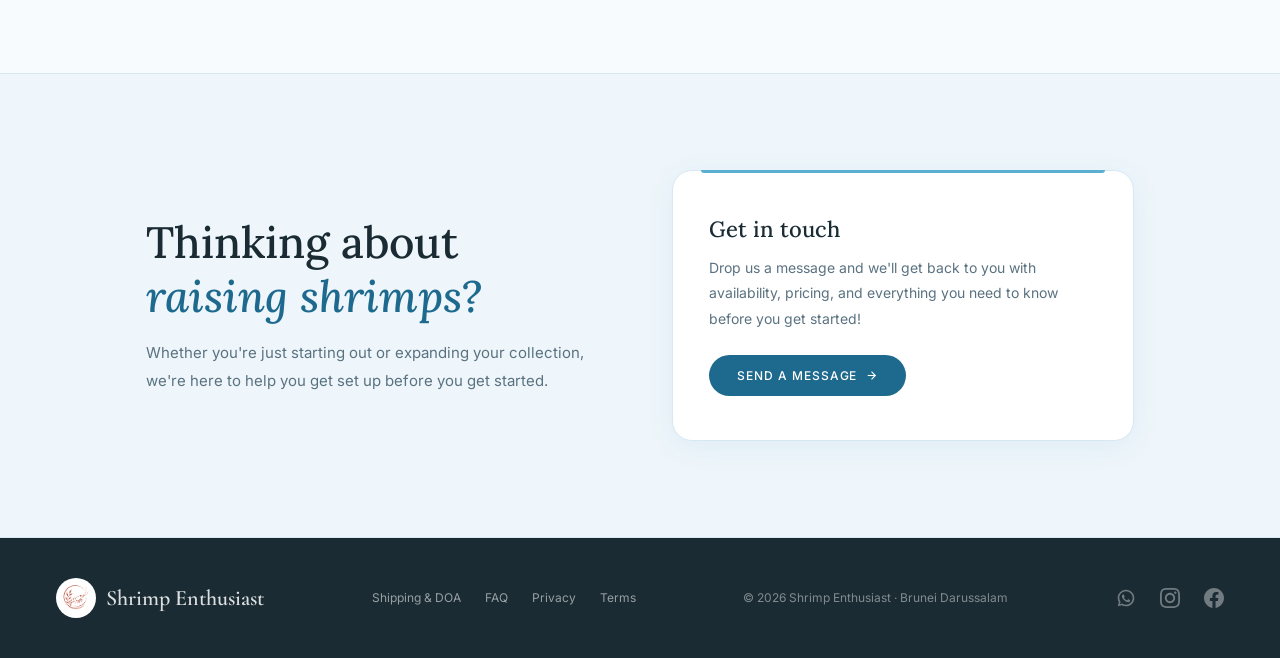
==== commit 1d0e0874: "feat(seo): complete LocalBusiness schema (BSB locality, geo, priceRange) for Brunei local search" ====
--- a/index.html
+++ b/index.html
@@ -320,13 +320,21 @@
     "url": "https://shrimpenthusiast.com/",
     "image": "https://shrimpenthusiast.com/images/red-cherry.webp",
     "telephone": "+6738740667",
+    "priceRange": "BND $$",
     "areaServed": {
       "@type": "Country",
       "name": "Brunei Darussalam"
     },
     "address": {
       "@type": "PostalAddress",
+      "addressRegion": "Brunei-Muara",
+      "addressLocality": "Bandar Seri Begawan",
       "addressCountry": "BN"
+    },
+    "geo": {
+      "@type": "GeoCoordinates",
+      "latitude": 4.9031,
+      "longitude": 114.9398
     },
     "sameAs": [
       "https://www.instagram.com/shrimp_enthusiast/",
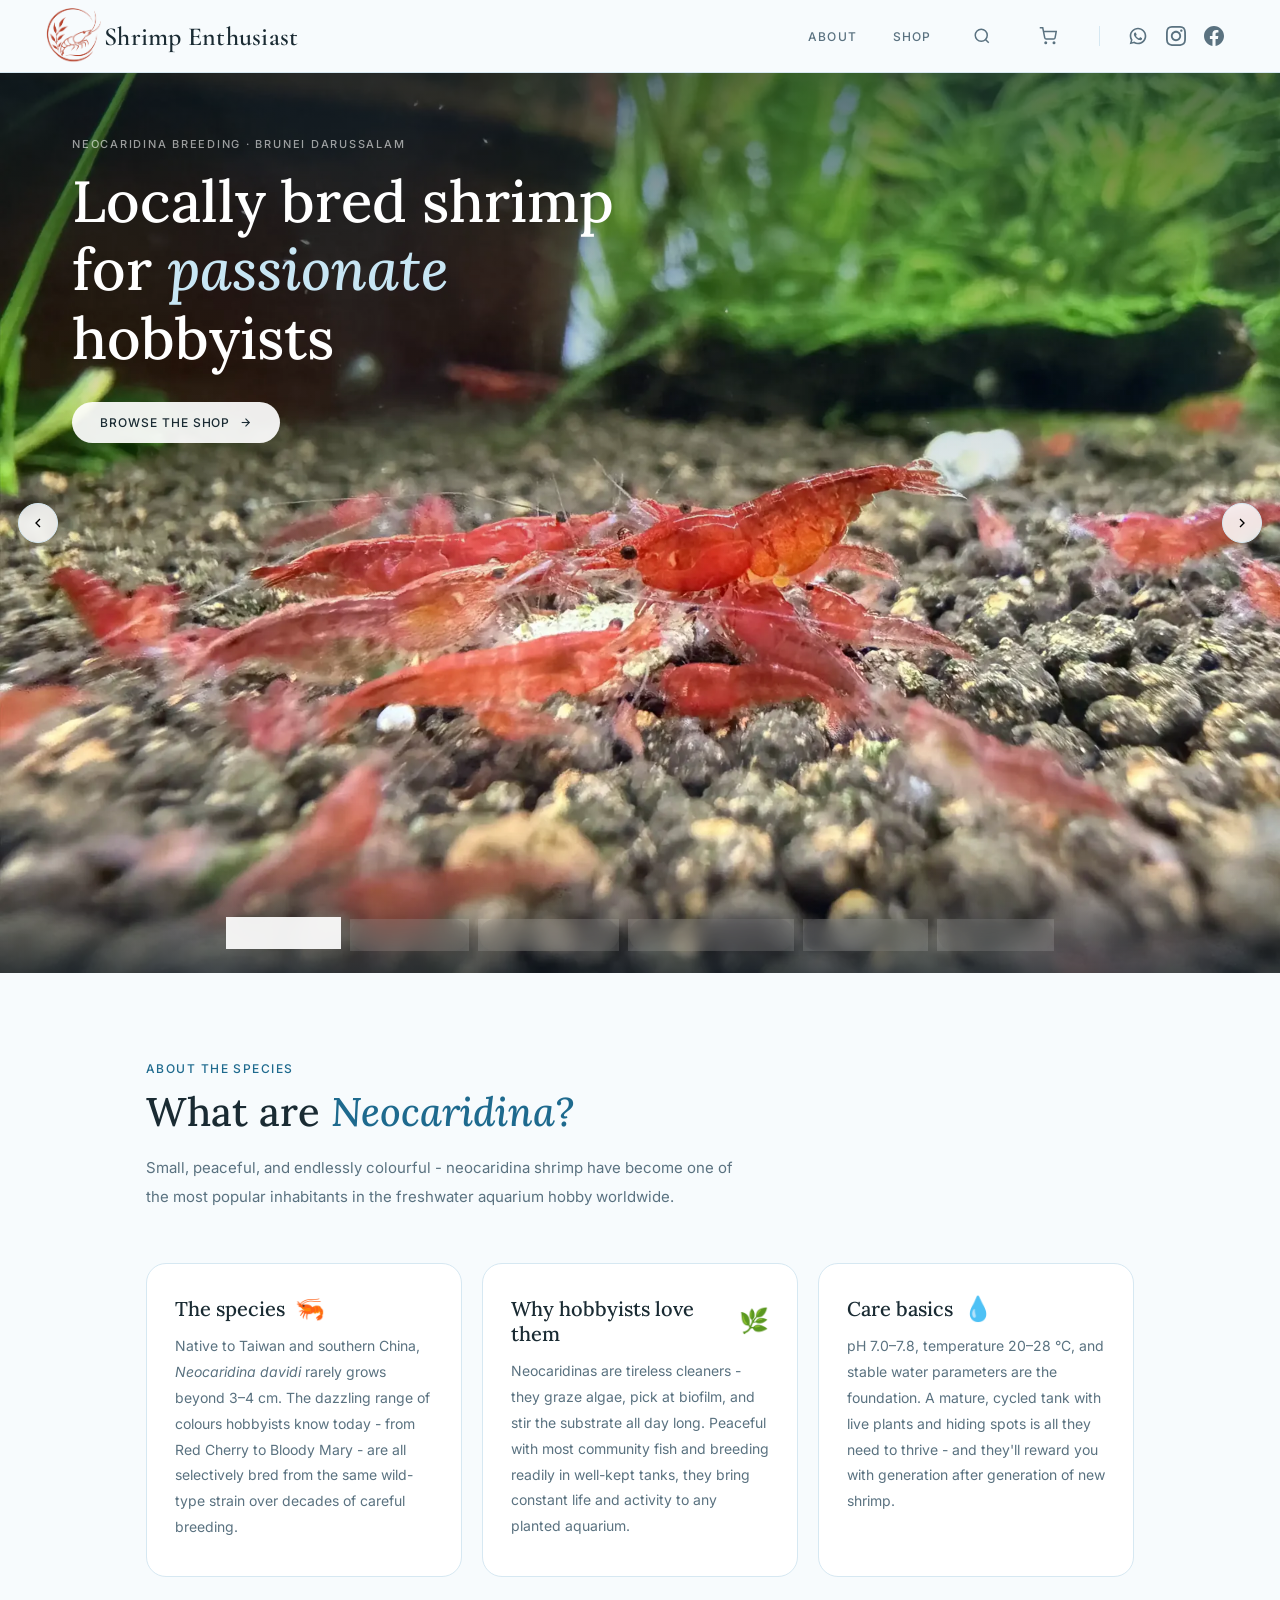
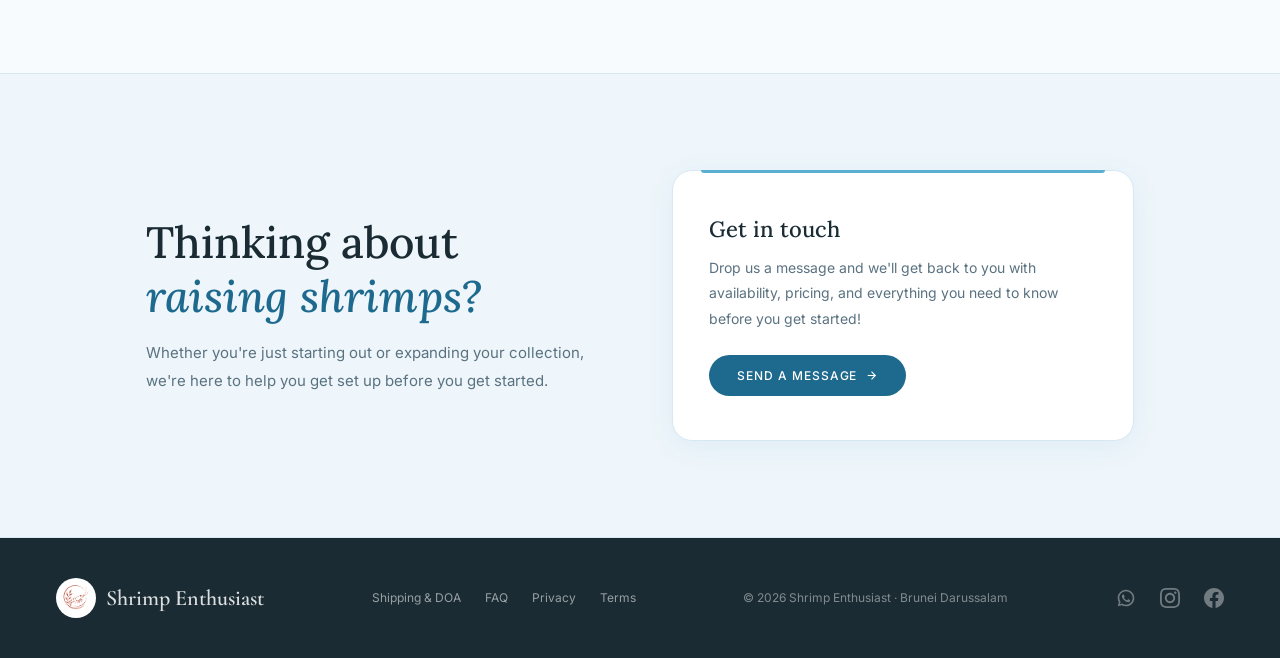
==== commit 2a625446: "fix(seo): priceRange BND $ (shrimp are BND $1-4, budget tier)" ====
--- a/index.html
+++ b/index.html
@@ -320,7 +320,7 @@
     "url": "https://shrimpenthusiast.com/",
     "image": "https://shrimpenthusiast.com/images/red-cherry.webp",
     "telephone": "+6738740667",
-    "priceRange": "BND $$",
+    "priceRange": "BND $",
     "areaServed": {
       "@type": "Country",
       "name": "Brunei Darussalam"
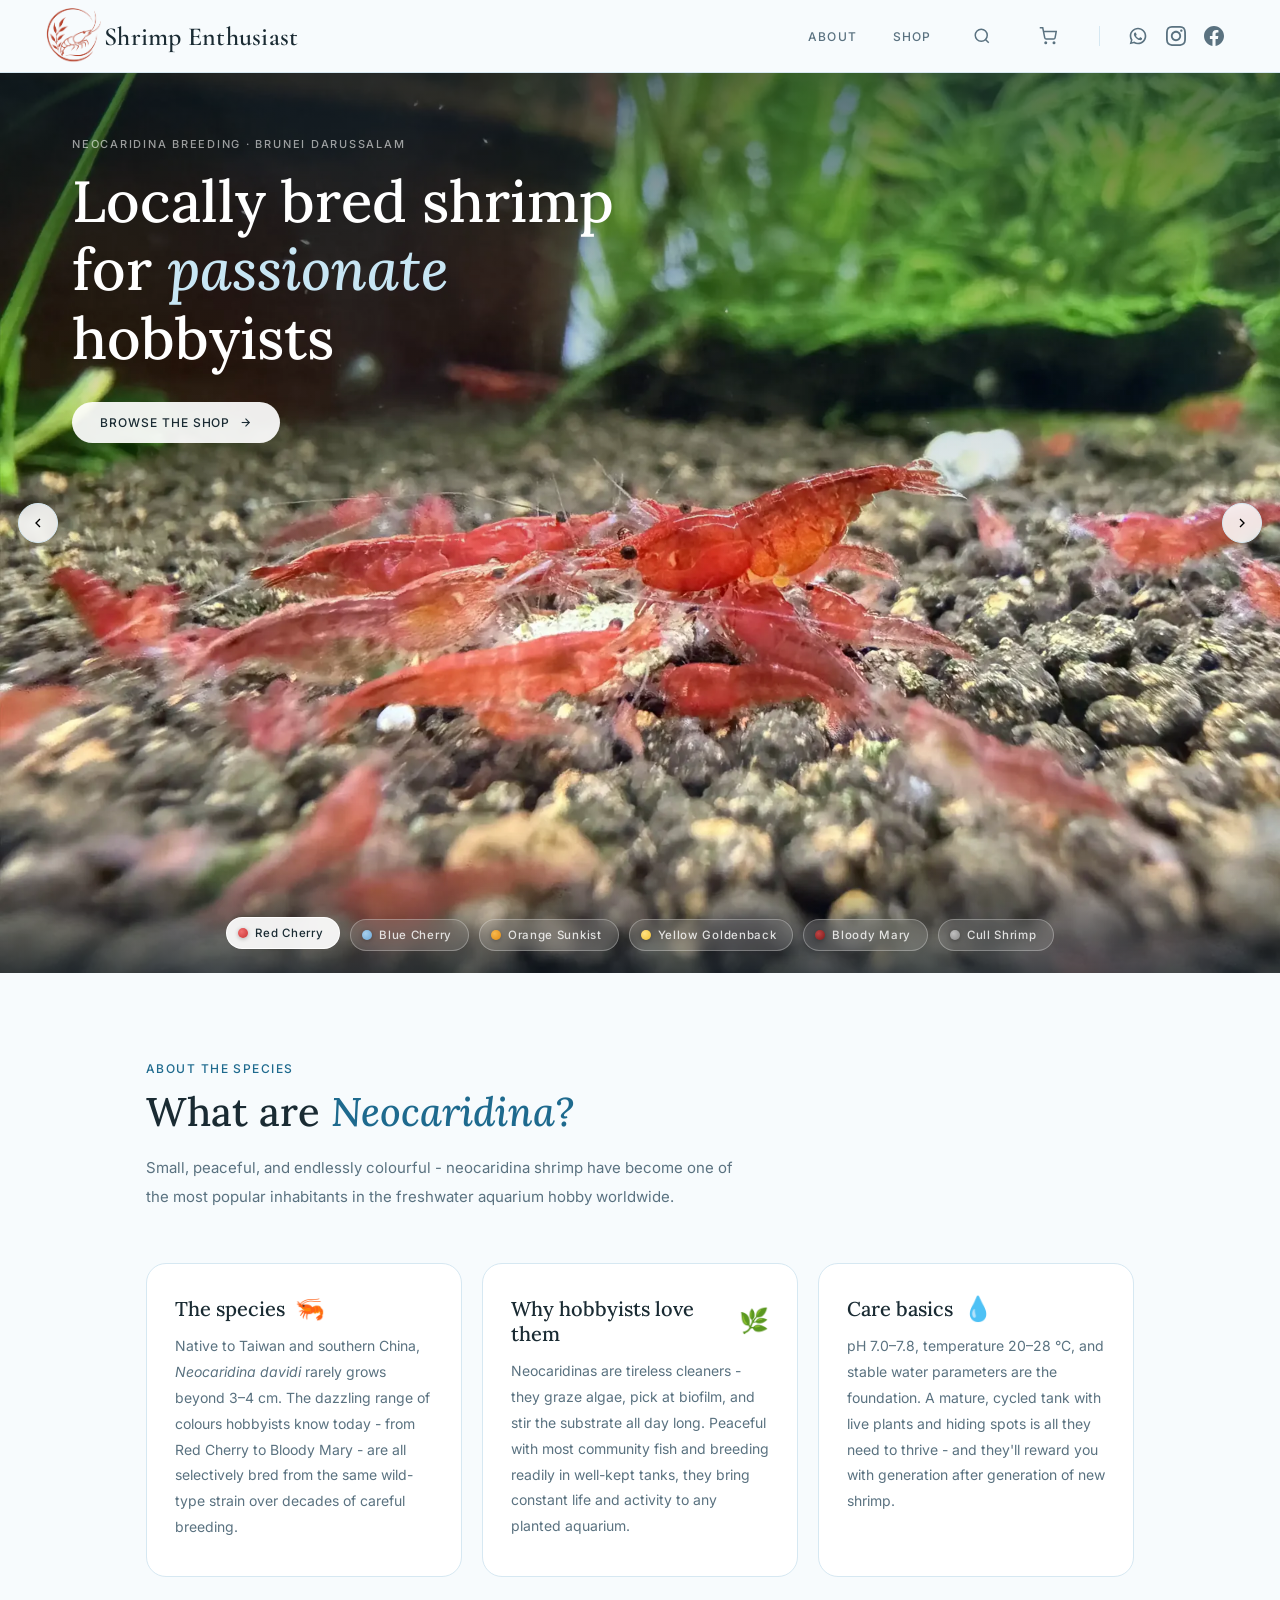
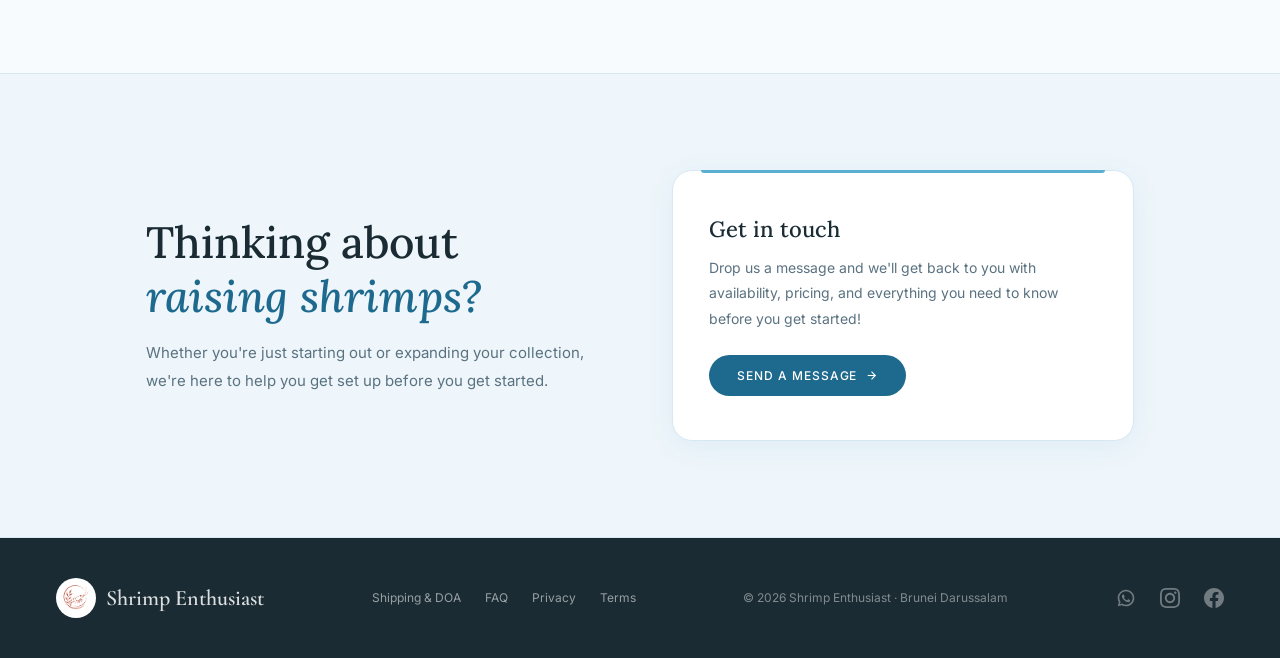
==== commit a97f991a: "fix(seo): priceRange simplified to $ (per user preference)" ====
--- a/index.html
+++ b/index.html
@@ -320,7 +320,7 @@
     "url": "https://shrimpenthusiast.com/",
     "image": "https://shrimpenthusiast.com/images/red-cherry.webp",
     "telephone": "+6738740667",
-    "priceRange": "BND $",
+    "priceRange": "$",
     "areaServed": {
       "@type": "Country",
       "name": "Brunei Darussalam"
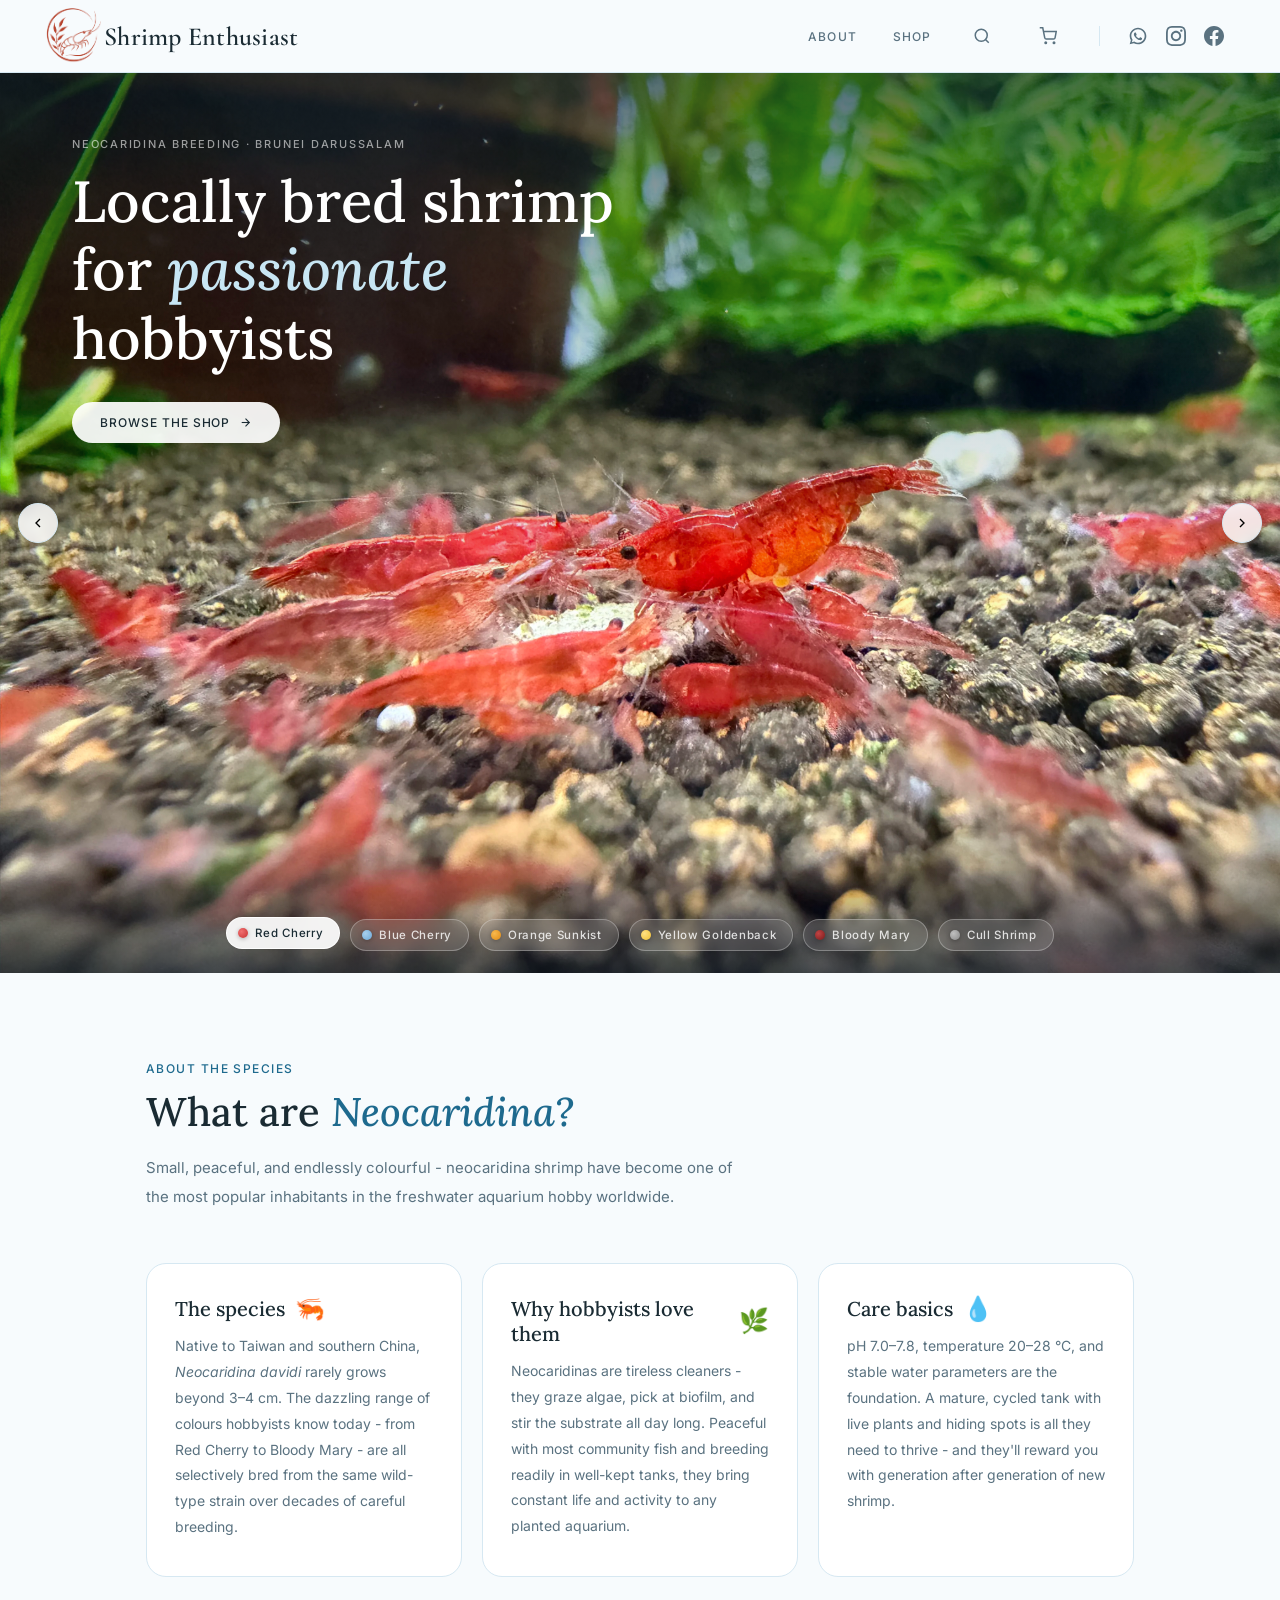
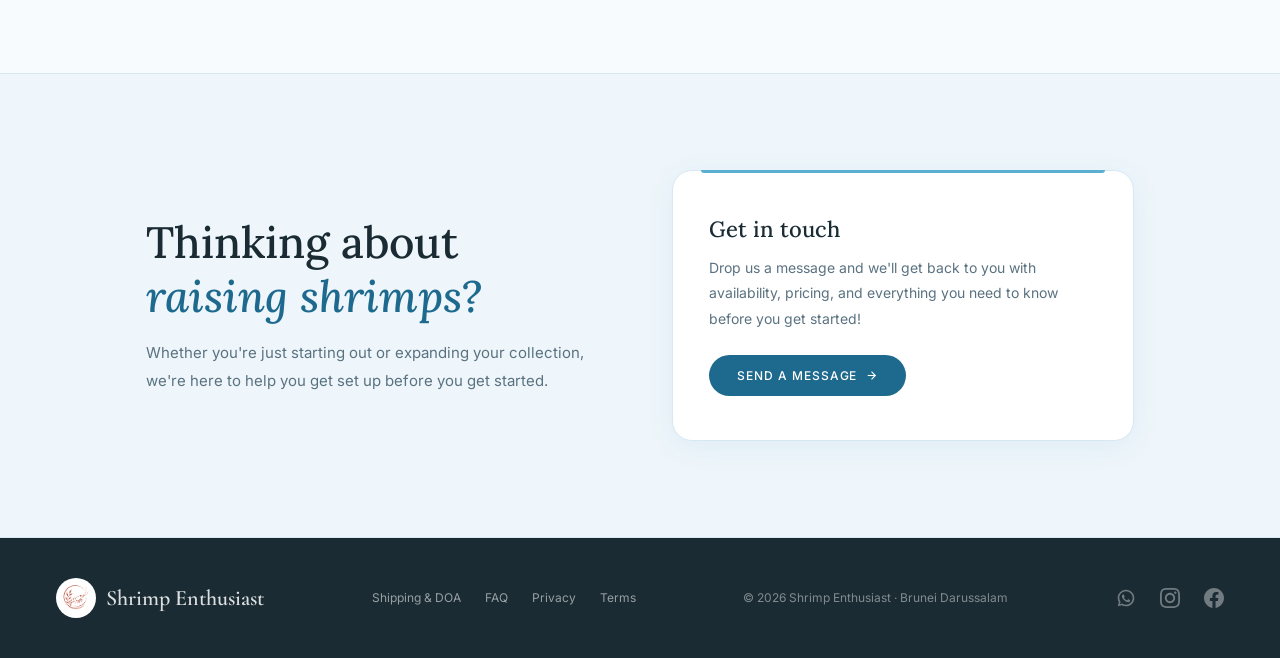
==== commit 2ac00f04: "revert: roll back to PR #12 state (undo post-PR12 SEO/compression batch)" ====
--- a/index.html
+++ b/index.html
@@ -3,7 +3,7 @@
 <head>
   <meta charset="UTF-8" />
   <meta name="viewport" content="width=device-width, initial-scale=1.0" />
-  <title>Neocaridina Shrimp for Sale in Brunei | Shrimp Enthusiast</title>
+  <title>Home | Shrimp Enthusiast</title>
   <meta name="description" content="Brunei's neocaridina shrimp breeder — buy Red Cherry, Blue Cherry, Orange Sunkist, Yellow Goldenback, Bloody Mary, and Cull shrimp locally bred in Brunei Darussalam.">
   <meta name="geo.region" content="BN">
   <meta name="geo.placename" content="Brunei Darussalam">
@@ -12,8 +12,6 @@
   <meta property="og:type" content="website">
   <meta property="og:url" content="https://shrimpenthusiast.com/">
   <meta property="og:image" content="https://shrimpenthusiast.com/images/red-cherry.webp">
-  <meta name="twitter:card" content="summary_large_image">
-  <meta name="twitter:image" content="https://shrimpenthusiast.com/images/red-cherry.webp">
   <link rel="canonical" href="https://shrimpenthusiast.com/">
   <link rel="preconnect" href="https://fonts.googleapis.com">
   <link rel="preconnect" href="https://fonts.gstatic.com" crossorigin>
@@ -320,21 +318,13 @@
     "url": "https://shrimpenthusiast.com/",
     "image": "https://shrimpenthusiast.com/images/red-cherry.webp",
     "telephone": "+6738740667",
-    "priceRange": "$",
     "areaServed": {
       "@type": "Country",
       "name": "Brunei Darussalam"
     },
     "address": {
       "@type": "PostalAddress",
-      "addressRegion": "Brunei-Muara",
-      "addressLocality": "Bandar Seri Begawan",
       "addressCountry": "BN"
-    },
-    "geo": {
-      "@type": "GeoCoordinates",
-      "latitude": 4.9031,
-      "longitude": 114.9398
     },
     "sameAs": [
       "https://www.instagram.com/shrimp_enthusiast/",
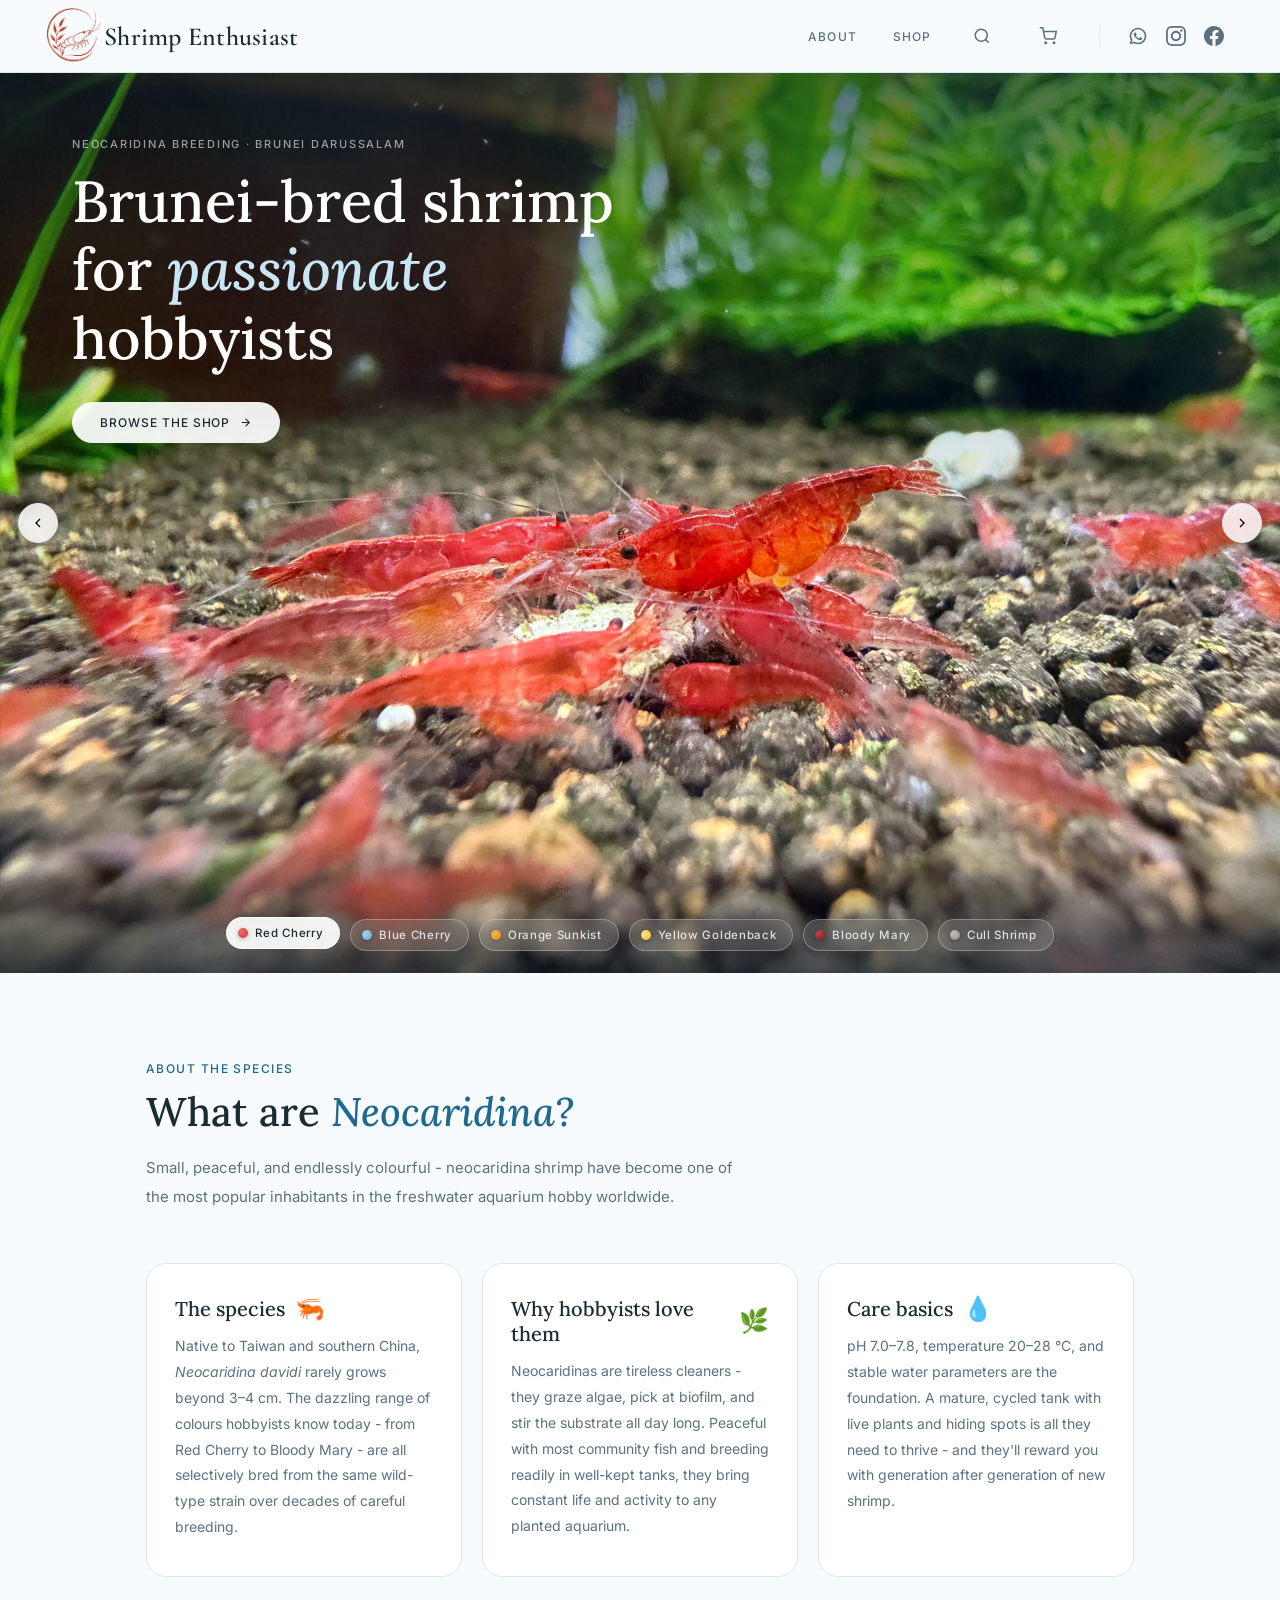
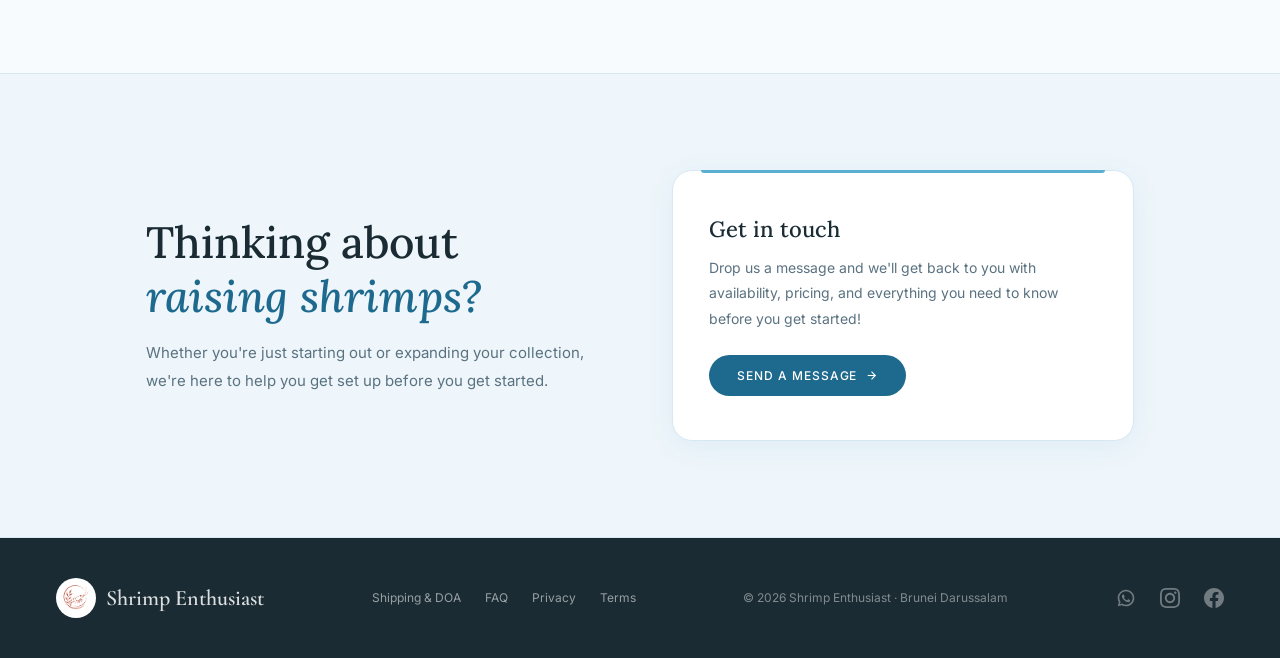
==== commit ee89c1e7: "feat(seo): target Brunei search intent across titles, H1s and schema - Titles now include shrimp var" ====
--- a/index.html
+++ b/index.html
@@ -3,11 +3,11 @@
 <head>
   <meta charset="UTF-8" />
   <meta name="viewport" content="width=device-width, initial-scale=1.0" />
-  <title>Home | Shrimp Enthusiast</title>
+  <title>Neocaridina Shrimp for Sale in Brunei | Shrimp Enthusiast</title>
   <meta name="description" content="Brunei's neocaridina shrimp breeder — buy Red Cherry, Blue Cherry, Orange Sunkist, Yellow Goldenback, Bloody Mary, and Cull shrimp locally bred in Brunei Darussalam.">
   <meta name="geo.region" content="BN">
   <meta name="geo.placename" content="Brunei Darussalam">
-  <meta property="og:title" content="Shrimp Enthusiast — Neocaridina Shrimp Breeder in Brunei">
+  <meta property="og:title" content="Neocaridina Shrimp for Sale in Brunei - Shrimp Enthusiast">
   <meta property="og:description" content="Brunei's neocaridina shrimp breeder — buy Red Cherry, Blue Cherry, Orange Sunkist, Yellow Goldenback, Bloody Mary, and Cull shrimp locally bred in Brunei Darussalam.">
   <meta property="og:type" content="website">
   <meta property="og:url" content="https://shrimpenthusiast.com/">
@@ -312,19 +312,54 @@
   <script type="application/ld+json">
   {
     "@context": "https://schema.org",
-    "@type": "LocalBusiness",
+    "@type": ["LocalBusiness", "Store"],
+    "@id": "https://shrimpenthusiast.com/#business",
     "name": "Shrimp Enthusiast",
-    "description": "Neocaridina shrimp breeder in Brunei Darussalam. Locally bred Red Cherry, Blue Cherry, Orange Sunkist, Yellow Goldenback, Bloody Mary, and Cull shrimp.",
+    "description": "Neocaridina shrimp breeder in Brunei Darussalam. Locally bred Red Cherry, Blue Cherry, Orange Sunkist, Yellow Goldenback, Bloody Mary, and Cull shrimp, delivered Brunei-wide.",
     "url": "https://shrimpenthusiast.com/",
     "image": "https://shrimpenthusiast.com/images/red-cherry.webp",
+    "logo": "https://shrimpenthusiast.com/images/logo.webp",
     "telephone": "+6738740667",
-    "areaServed": {
-      "@type": "Country",
-      "name": "Brunei Darussalam"
-    },
+    "priceRange": "BND $1-$5",
+    "currenciesAccepted": "BND",
+    "paymentAccepted": "Cash on delivery, Bank transfer (BIBD)",
     "address": {
       "@type": "PostalAddress",
+      "addressLocality": "Brunei-Muara",
+      "addressRegion": "Brunei-Muara",
       "addressCountry": "BN"
+    },
+    "areaServed": [
+      { "@type": "Country", "name": "Brunei Darussalam" },
+      { "@type": "AdministrativeArea", "name": "Brunei-Muara" },
+      { "@type": "AdministrativeArea", "name": "Tutong" },
+      { "@type": "AdministrativeArea", "name": "Belait" },
+      { "@type": "AdministrativeArea", "name": "Temburong" }
+    ],
+    "openingHoursSpecification": [{
+      "@type": "OpeningHoursSpecification",
+      "dayOfWeek": ["Monday", "Tuesday", "Wednesday", "Thursday", "Friday", "Saturday", "Sunday"],
+      "opens": "09:00",
+      "closes": "21:00"
+    }],
+    "knowsAbout": [
+      "Neocaridina davidi",
+      "Freshwater aquarium shrimp",
+      "Shrimp breeding",
+      "Planted aquariums"
+    ],
+    "hasOfferCatalog": {
+      "@type": "OfferCatalog",
+      "name": "Neocaridina shrimp varieties",
+      "itemListElement": [
+        { "@type": "Offer", "itemOffered": { "@type": "Product", "name": "Red Cherry Shrimp" }, "price": "4.00", "priceCurrency": "BND" },
+        { "@type": "Offer", "itemOffered": { "@type": "Product", "name": "Blue Cherry Shrimp" }, "price": "4.00", "priceCurrency": "BND" },
+        { "@type": "Offer", "itemOffered": { "@type": "Product", "name": "Orange Sunkist Shrimp" }, "price": "5.00", "priceCurrency": "BND" },
+        { "@type": "Offer", "itemOffered": { "@type": "Product", "name": "Yellow Goldenback Shrimp" }, "price": "5.00", "priceCurrency": "BND" },
+        { "@type": "Offer", "itemOffered": { "@type": "Product", "name": "Bloody Mary Shrimp" }, "price": "5.00", "priceCurrency": "BND" },
+        { "@type": "Offer", "itemOffered": { "@type": "Product", "name": "Cull Shrimp" }, "price": "1.00", "priceCurrency": "BND" },
+        { "@type": "Offer", "itemOffered": { "@type": "Product", "name": "Ramshorn Snail" }, "price": "1.00", "priceCurrency": "BND" }
+      ]
     },
     "sameAs": [
       "https://www.instagram.com/shrimp_enthusiast/",
@@ -389,7 +424,7 @@
     <!-- Hero caption -->
     <div class="slide-hero-caption">
       <span class="slide-hero-eyebrow">Neocaridina Breeding · Brunei Darussalam</span>
-      <h1 class="slide-hero-title">Locally bred shrimp<br>for <em>passionate</em> hobbyists</h1>
+      <h1 class="slide-hero-title">Brunei-bred shrimp<br>for <em>passionate</em> hobbyists</h1>
       <a href="shop.html" class="slide-hero-cta">
         Browse the shop
         <svg width="13" height="13" viewBox="0 0 24 24" fill="none" stroke="currentColor" stroke-width="2"><line x1="5" y1="12" x2="19" y2="12"/><polyline points="12 5 19 12 12 19"/></svg>
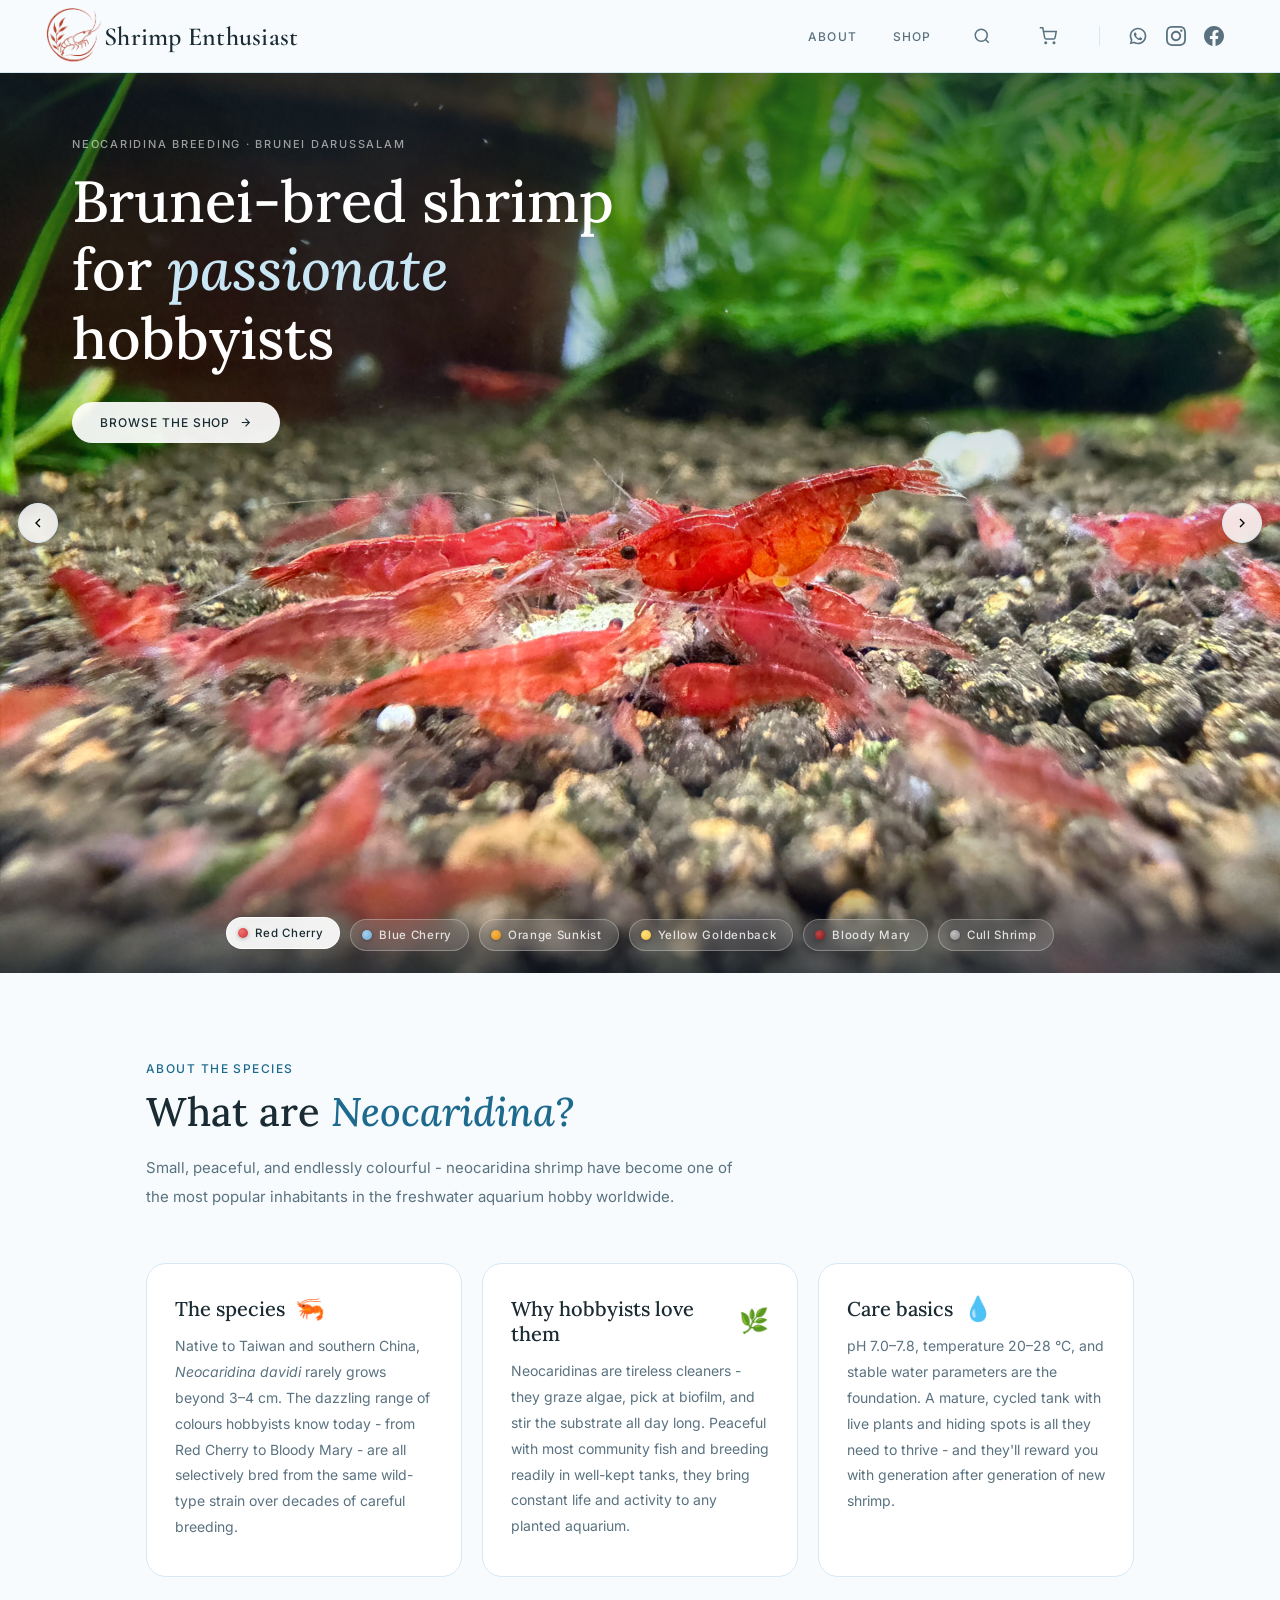
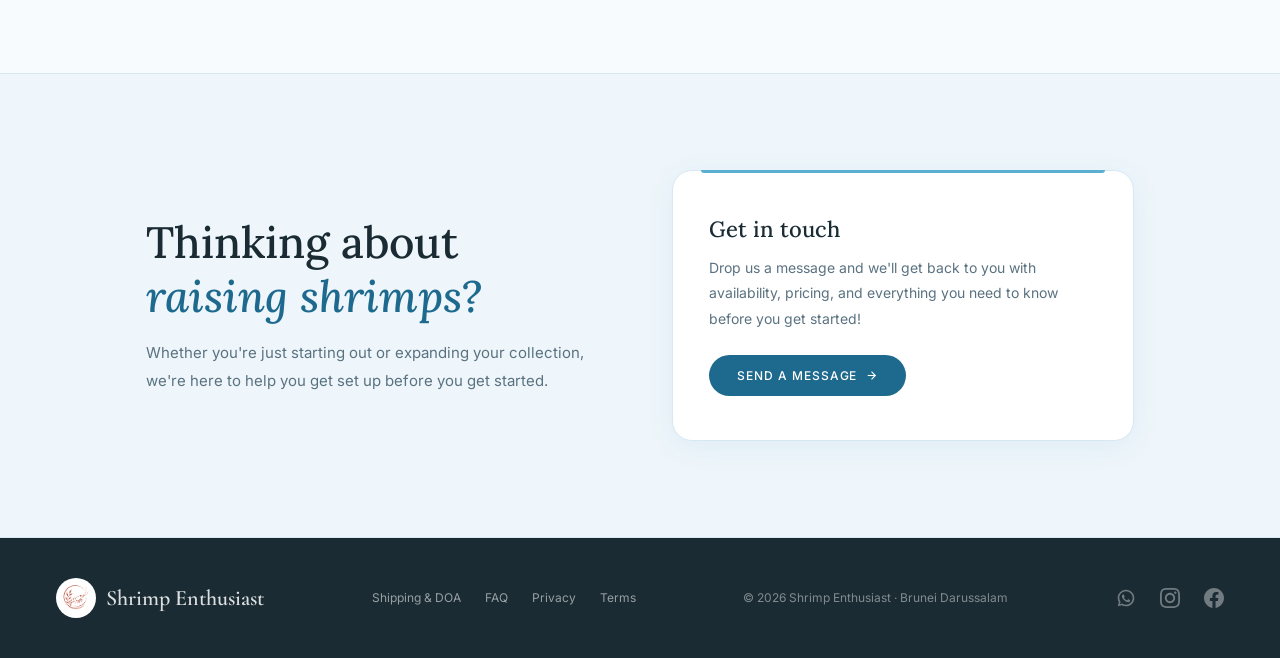
==== commit 3a8bc5c2: "fix(cache): version JS/CSS asset URLs instead of _headers Cloudflare Pages forces max-age=14400 on s" ====
--- a/index.html
+++ b/index.html
@@ -18,7 +18,7 @@
   <link href="https://fonts.googleapis.com/css2?family=Inter:wght@400;500&family=Lora:ital,wght@0,400;0,500;0,600;1,400;1,500&family=Cormorant+Garamond:wght@600&display=swap" rel="stylesheet">
   <link rel="icon" type="image/x-icon" href="favicon.ico">
   <link rel="apple-touch-icon" href="apple-touch-icon.png">
-  <link rel="stylesheet" href="css/style.css">
+  <link rel="stylesheet" href="css/style.css?v=20261024">
   <style>
     /* ── HERO SLIDESHOW ── */
     .photo-banner {
@@ -582,9 +582,9 @@
     </div>
   </div>
 
-  <script src="js/stock.js"></script>
-  <script src="js/shared.js"></script>
-  <script src="js/main.js"></script>
+  <script src="js/stock.js?v=20261024"></script>
+  <script src="js/shared.js?v=20261024"></script>
+  <script src="js/main.js?v=20261024"></script>
 
 </body>
 </html>
